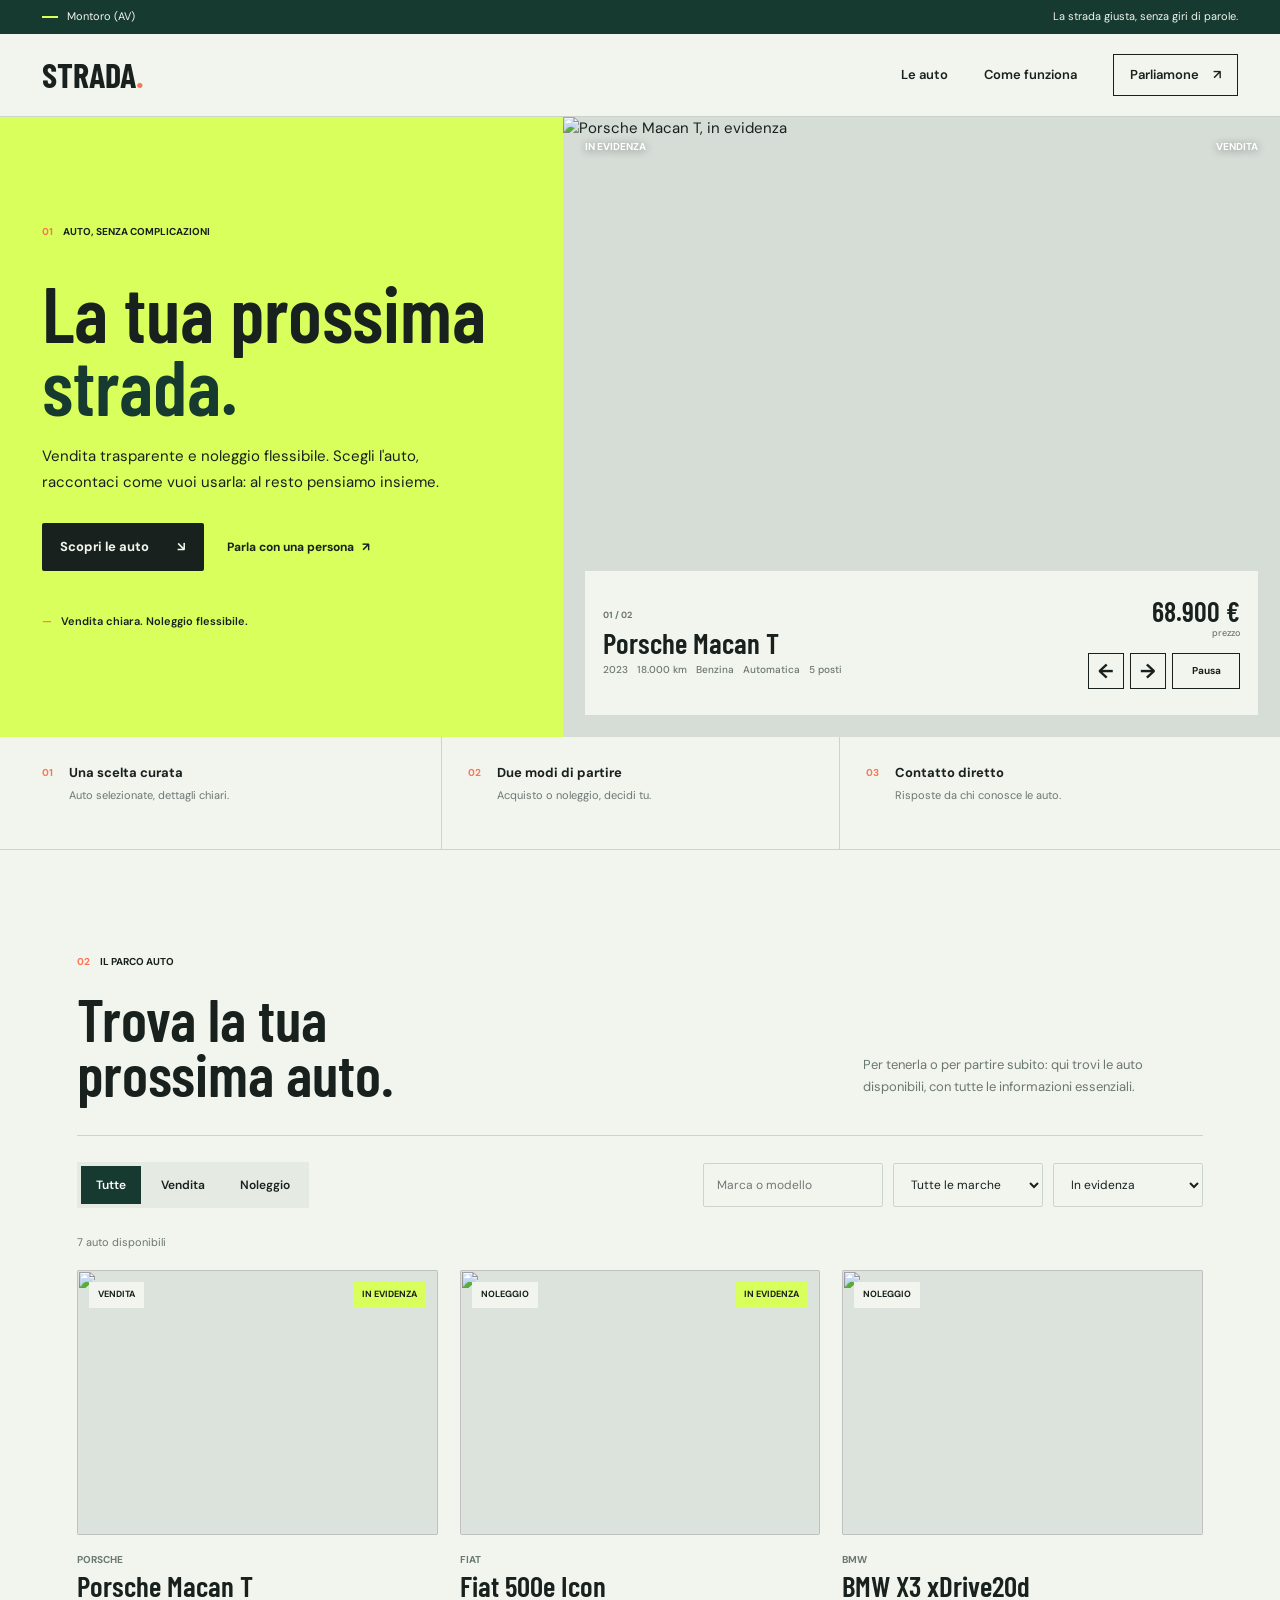
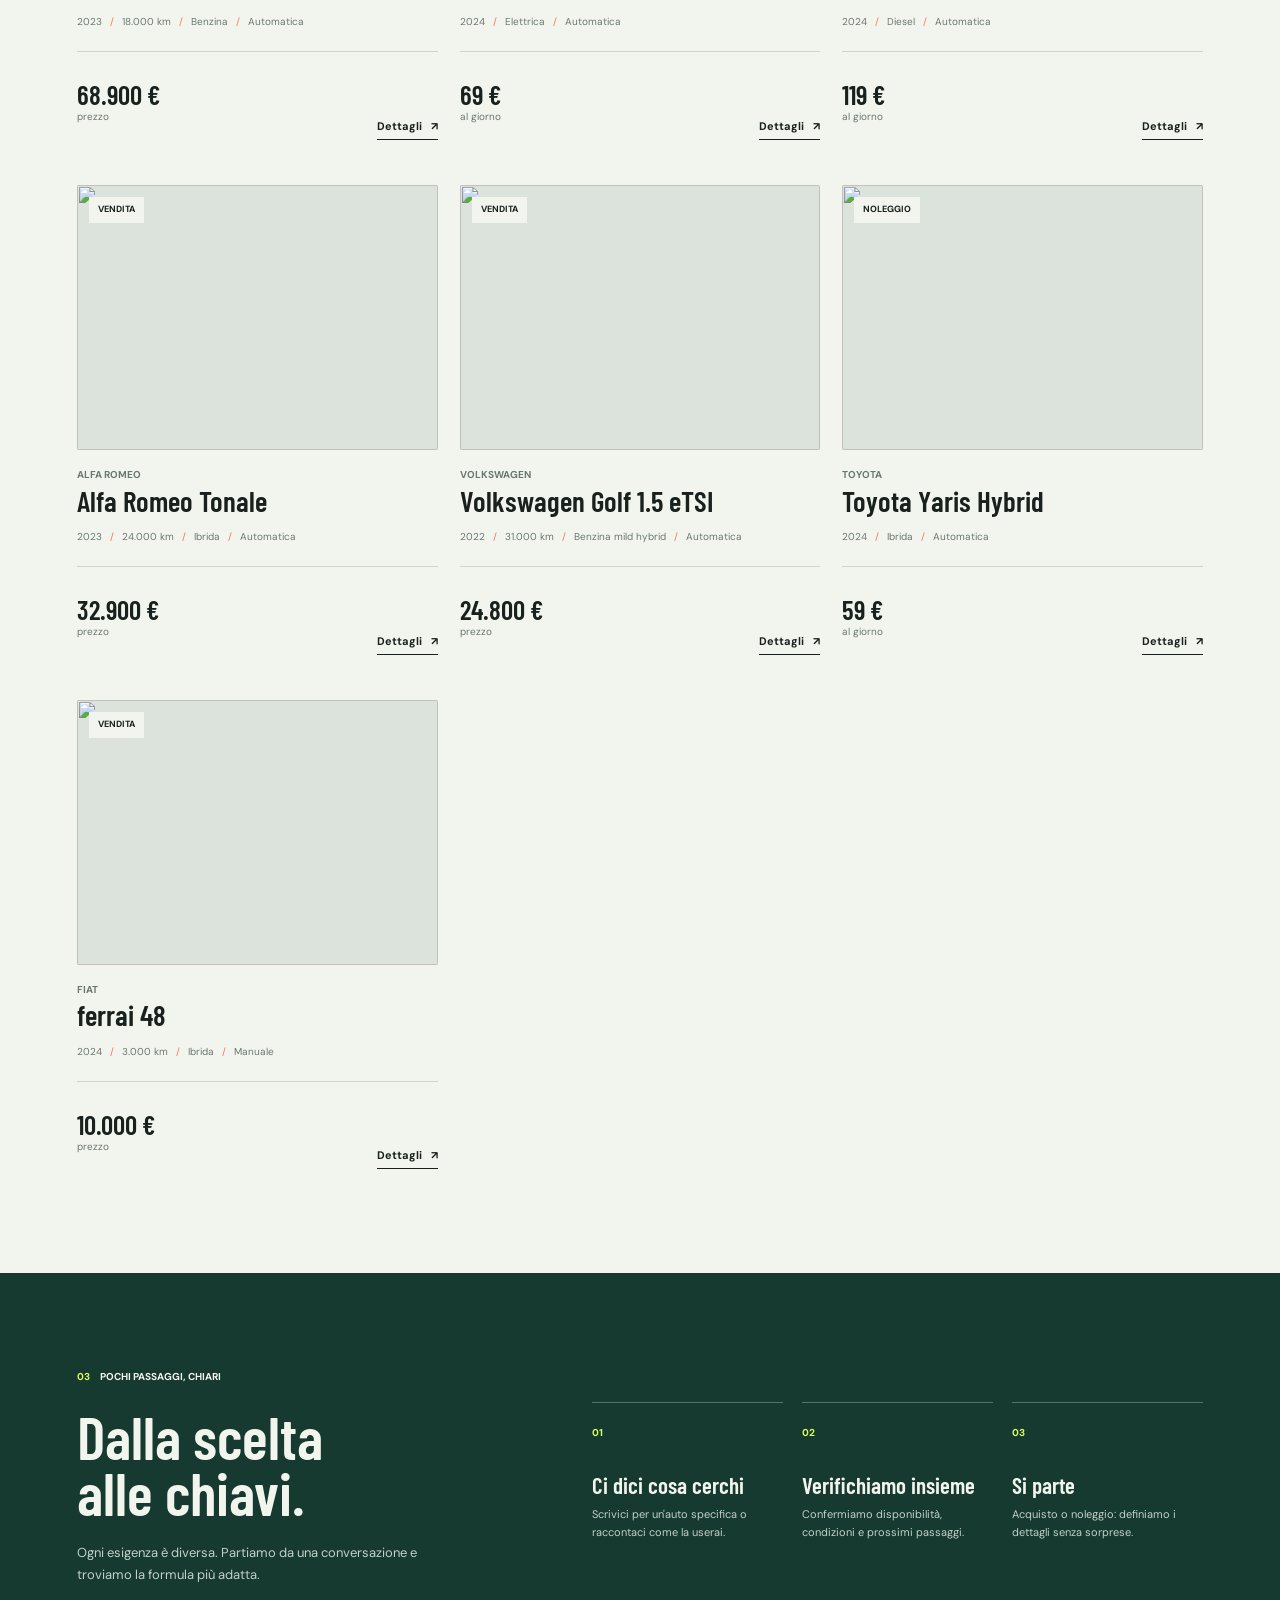
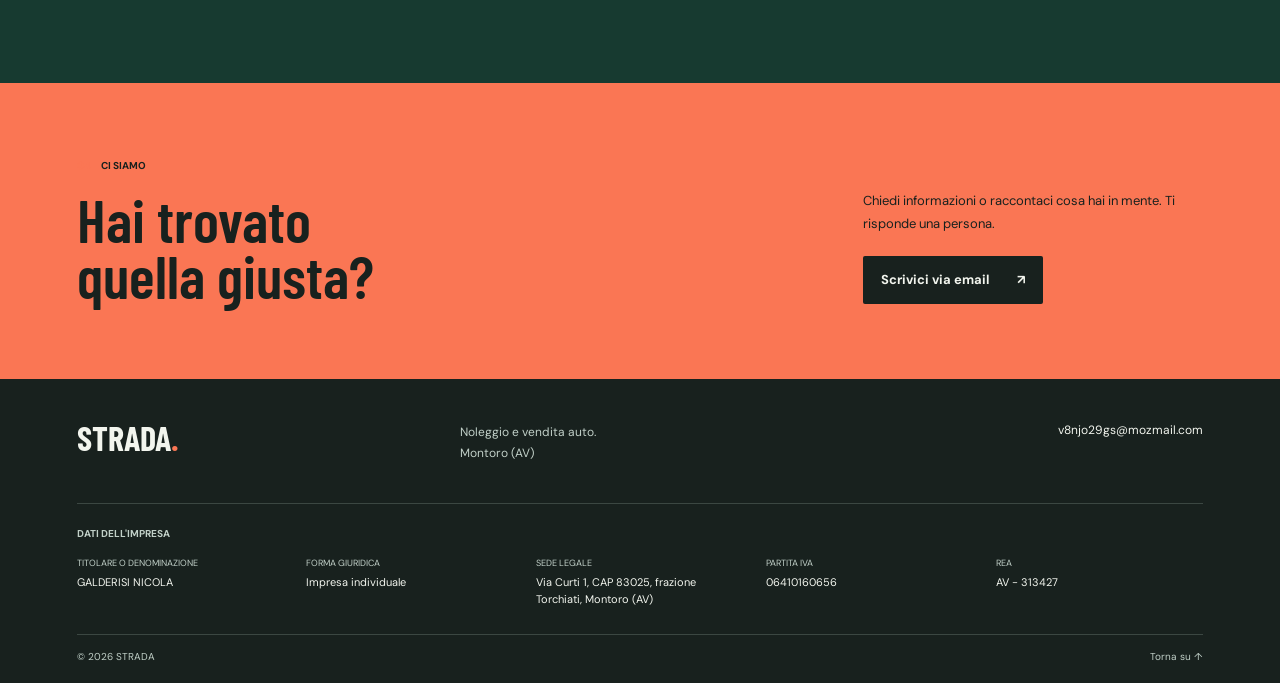
==== index.html @ 3fbdbe9d "Aggiorna la configurazione e il layout del sito con nuove informazioni legali e miglioramenti all'in" ====
<!doctype html>
<html lang="it">
  <head>
    <meta charset="utf-8" />
    <meta name="viewport" content="width=device-width, initial-scale=1" />
    <meta name="theme-color" content="#f2f5ee" />
    <meta
      name="description"
      content="Auto selezionate in vendita e a noleggio. Trova la formula giusta e parla direttamente con noi."
    />
    <title>STRADA — Noleggio e vendita auto</title>
    <link rel="preconnect" href="https://fonts.googleapis.com" />
    <link rel="preconnect" href="https://fonts.gstatic.com" crossorigin />
    <link
      href="https://fonts.googleapis.com/css2?family=Barlow+Condensed:wght@500;600;700&family=DM+Sans:wght@400;500;600;700&display=swap"
      rel="stylesheet"
    />
    <link rel="stylesheet" href="styles.css" />
    <script src="app.js" defer></script>
  </head>
  <body>
    <a class="skip-link" href="#main">Salta al contenuto</a>

    <div class="topline">
      <div class="topline__inner">
        <p><span class="topline__dash" aria-hidden="true"></span><span data-city>La tua città</span></p>
        <p>La strada giusta, senza giri di parole.</p>
      </div>
    </div>

    <header class="site-header">
      <div class="site-header__inner">
        <a class="brand" href="#inizio" aria-label="Torna all'inizio">
          <span data-brand>STRADA</span><span class="brand__dot" aria-hidden="true">.</span>
        </a>
        <button
          class="menu-toggle"
          type="button"
          aria-label="Apri il menu"
          aria-controls="primary-navigation"
          aria-expanded="false"
        >
          <span></span>
          <span></span>
        </button>
        <nav class="primary-nav" id="primary-navigation" aria-label="Navigazione principale">
          <a href="#stock">Le auto</a>
          <a href="#servizi">Come funziona</a>
          <a class="primary-nav__contact" id="header-contact" href="#contatti">
            Parliamone <span aria-hidden="true">↗</span>
          </a>
        </nav>
      </div>
    </header>

    <main id="main">
      <section class="hero" id="inizio" aria-labelledby="hero-title">
        <div class="hero__copy">
          <p class="eyebrow"><span class="eyebrow__index">01</span> AUTO, SENZA COMPLICAZIONI</p>
          <h1 id="hero-title">La tua prossima <em>strada.</em></h1>
          <p class="hero__intro">
            Vendita trasparente e noleggio flessibile. Scegli l'auto, raccontaci come vuoi usarla:
            al resto pensiamo insieme.
          </p>
          <div class="hero__actions">
            <a class="button button--dark" href="#stock">Scopri le auto <span aria-hidden="true">↘</span></a>
            <a class="text-link" href="#contatti">Parla con una persona <span aria-hidden="true">↗</span></a>
          </div>
          <p class="hero__sign"><span aria-hidden="true">—</span> <span id="hero-tagline">Vendita chiara. Noleggio flessibile.</span></p>
        </div>
        <div class="hero__media" role="region" aria-roledescription="galleria" aria-label="Auto in evidenza">
          <img
            id="hero-image"
            src="https://images.unsplash.com/photo-1503376780353-7e6692767b70?auto=format&fit=crop&w=1800&q=88"
            alt="Auto in primo piano"
            fetchpriority="high"
          />
          <button class="hero__open-details" id="hero-open-details" type="button" aria-label="Apri i dettagli dell'auto in evidenza"></button>
          <div class="hero__image-meta">
            <span>IN EVIDENZA</span>
            <span id="hero-mode">DAL PARCO AUTO</span>
          </div>
          <div class="hero__caption">
            <div class="hero__vehicle-info">
              <span class="hero__caption-index" id="hero-counter" aria-live="off">01 / 01</span>
              <h2 class="hero__caption-title" id="hero-caption">Le auto del momento</h2>
              <ul class="hero__vehicle-specs" id="hero-details" aria-label="Caratteristiche dell'auto"></ul>
            </div>
            <div class="hero__caption-actions">
              <p class="hero__vehicle-price">
                <strong id="hero-price"></strong>
                <span id="hero-price-label"></span>
              </p>
              <div class="hero__gallery-controls" role="group" aria-label="Controlli galleria">
                <button id="hero-previous" type="button" aria-label="Auto in evidenza precedente" hidden>
                  <span aria-hidden="true">←</span>
                </button>
                <button id="hero-next" type="button" aria-label="Auto in evidenza successiva" hidden>
                  <span aria-hidden="true">→</span>
                </button>
                <button
                  class="hero__autoplay-control"
                  id="hero-autoplay"
                  type="button"
                  aria-label="Metti in pausa la galleria"
                  aria-pressed="false"
                  hidden
                >Pausa</button>
              </div>
            </div>
          </div>
        </div>
      </section>

      <section class="trust-strip" aria-label="Il nostro approccio">
        <div class="trust-strip__item">
          <span class="trust-strip__number">01</span>
          <div><strong>Una scelta curata</strong><span>Auto selezionate, dettagli chiari.</span></div>
        </div>
        <div class="trust-strip__item">
          <span class="trust-strip__number">02</span>
          <div><strong>Due modi di partire</strong><span>Acquisto o noleggio, decidi tu.</span></div>
        </div>
        <div class="trust-strip__item">
          <span class="trust-strip__number">03</span>
          <div><strong>Contatto diretto</strong><span>Risposte da chi conosce le auto.</span></div>
        </div>
      </section>

      <section class="inventory section-wrap" id="stock" aria-labelledby="inventory-title">
        <div class="section-heading">
          <div>
            <p class="eyebrow"><span class="eyebrow__index">02</span> IL PARCO AUTO</p>
            <h2 id="inventory-title">Trova la tua<br />prossima auto.</h2>
          </div>
          <p class="section-heading__note">
            Per tenerla o per partire subito: qui trovi le auto disponibili, con tutte le informazioni
            essenziali.
          </p>
        </div>

        <div class="inventory-toolbar">
          <div class="mode-tabs" role="group" aria-label="Filtra per formula">
            <button type="button" data-mode="tutte" aria-pressed="true">Tutte</button>
            <button type="button" data-mode="vendita" aria-pressed="false">Vendita</button>
            <button type="button" data-mode="noleggio" aria-pressed="false">Noleggio</button>
          </div>
          <div class="inventory-tools">
            <label class="search-field">
              <span class="visually-hidden">Cerca per marca o modello</span>
              <input id="search-filter" type="search" placeholder="Marca o modello" autocomplete="off" />
            </label>
            <label class="select-field">
              <span class="visually-hidden">Filtra per marca</span>
              <select id="brand-filter">
                <option value="tutte">Tutte le marche</option>
              </select>
            </label>
            <label class="select-field">
              <span class="visually-hidden">Ordina le auto</span>
              <select id="sort-filter">
                <option value="evidenza">In evidenza</option>
                <option value="prezzo-crescente">Prezzo crescente</option>
                <option value="prezzo-decrescente">Prezzo decrescente</option>
                <option value="anno-recente">Anno più recente</option>
              </select>
            </label>
          </div>
        </div>

        <p class="inventory-count" id="vehicle-count" role="status" aria-live="polite">Carico il parco auto…</p>
        <div class="vehicle-grid" id="vehicle-grid"></div>
        <div class="empty-state" id="empty-state" hidden>
          <p class="empty-state__mark" aria-hidden="true">—</p>
          <h3>Nessuna auto con questi filtri.</h3>
          <p>Prova a cambiare ricerca o formula.</p>
        </div>
      </section>

      <section class="process" id="servizi" aria-labelledby="process-title">
        <div class="process__inner">
          <div class="process__intro">
            <p class="eyebrow eyebrow--light"><span class="eyebrow__index">03</span> POCHI PASSAGGI, CHIARI</p>
            <h2 id="process-title">Dalla scelta<br />alle chiavi.</h2>
            <p>Ogni esigenza è diversa. Partiamo da una conversazione e troviamo la formula più adatta.</p>
          </div>
          <div class="steps">
            <article class="step">
              <span class="step__number">01</span>
              <h3>Ci dici cosa cerchi</h3>
              <p>Scrivici per un'auto specifica o raccontaci come la userai.</p>
            </article>
            <article class="step">
              <span class="step__number">02</span>
              <h3>Verifichiamo insieme</h3>
              <p>Confermiamo disponibilità, condizioni e prossimi passaggi.</p>
            </article>
            <article class="step">
              <span class="step__number">03</span>
              <h3>Si parte</h3>
              <p>Acquisto o noleggio: definiamo i dettagli senza sorprese.</p>
            </article>
          </div>
        </div>
      </section>

      <section class="contact-band" id="contatti" aria-labelledby="contact-title">
        <div>
          <p class="eyebrow"><span class="eyebrow__index">04</span> CI SIAMO</p>
          <h2 id="contact-title">Hai trovato<br />quella giusta?</h2>
        </div>
        <div class="contact-band__action">
          <p>Chiedi informazioni o raccontaci cosa hai in mente. Ti risponde una persona.</p>
          <div class="contact-band__links">
            <a class="button button--dark" id="contact-primary" href="mailto:info@example.com">
              <span id="contact-primary-label">Scrivici via email</span><span aria-hidden="true">↗</span>
            </a>
            <a class="button button--whatsapp" id="contact-whatsapp" href="#contatti" target="_blank" rel="noopener noreferrer" hidden>
              Chatta su WhatsApp <span aria-hidden="true">↗</span>
            </a>
          </div>
        </div>
      </section>
    </main>

    <footer class="site-footer">
      <div class="site-footer__main">
        <a class="brand brand--footer" href="#inizio" aria-label="Torna all'inizio">
          <span data-brand>STRADA</span><span class="brand__dot" aria-hidden="true">.</span>
        </a>
        <p>Noleggio e vendita auto.<br /><span data-city>La tua città</span></p>
        <div class="site-footer__contacts">
          <a id="contact-email" href="mailto:info@example.com">info@example.com</a>
          <a id="contact-phone" href="tel:"></a>
        </div>
      </div>
      <section class="site-footer__legal" id="legal-details" aria-labelledby="legal-details-title" hidden>
        <h2 class="site-footer__legal-title" id="legal-details-title">Dati dell'impresa</h2>
        <dl class="site-footer__legal-list" id="legal-details-list"></dl>
      </section>
      <div class="site-footer__bottom">
        <span>© <span id="current-year"></span> <span data-brand>STRADA</span></span>
        <a href="#inizio">Torna su <span aria-hidden="true">↑</span></a>
      </div>
    </footer>

    <dialog class="vehicle-dialog" id="vehicle-dialog" aria-labelledby="dialog-title">
      <div class="vehicle-dialog__layout">
        <div class="vehicle-dialog__photo">
          <img id="dialog-image" src="" alt="" />
          <span class="vehicle-dialog__badge" id="dialog-mode"></span>
        </div>
        <div class="vehicle-dialog__content">
          <form method="dialog">
            <button class="dialog-close" type="submit" aria-label="Chiudi dettagli">×</button>
          </form>
          <p class="eyebrow"><span class="eyebrow__index">DETTAGLI</span> AUTO SELEZIONATA</p>
          <h2 id="dialog-title"></h2>
          <p class="vehicle-dialog__price" id="dialog-price"></p>
          <p class="vehicle-dialog__description" id="dialog-description"></p>
          <dl class="vehicle-dialog__specs" id="dialog-specs"></dl>
          <div class="vehicle-dialog__contacts" id="dialog-contacts" aria-label="Contatta per questa auto">
            <a class="button button--dark" id="dialog-email-contact" href="#contatti" hidden>
              Contattaci via email <span aria-hidden="true">↗</span>
            </a>
            <a class="button button--whatsapp" id="dialog-whatsapp-contact" href="#contatti" target="_blank" rel="noopener noreferrer" hidden>
              Contattaci su WhatsApp <span aria-hidden="true">↗</span>
            </a>
          </div>
        </div>
      </div>
    </dialog>
  </body>
</html>
---- styles.css ----
:root {
  color-scheme: light;
  --paper: #f2f5ee;
  --ink: #18211e;
  --forest: #173a30;
  --muted: #6b7771;
  --line: #cbd4cc;
  --lime: #d9ff5c;
  --coral: #fa7654;
  --white: #fff;
  --display: "Barlow Condensed", Impact, sans-serif;
  --body: "DM Sans", sans-serif;
}

* {
  box-sizing: border-box;
}

html {
  scroll-behavior: smooth;
}

body {
  margin: 0;
  background: var(--paper);
  color: var(--ink);
  font-family: var(--body);
  font-size: 15px;
  line-height: 1.55;
}

button,
input,
select {
  color: inherit;
  font: inherit;
}

button,
a,
select {
  -webkit-tap-highlight-color: transparent;
}

a {
  color: inherit;
}

img {
  display: block;
  width: 100%;
}

button:focus-visible,
a:focus-visible,
input:focus-visible,
select:focus-visible {
  outline: 3px solid var(--coral);
  outline-offset: 3px;
}

::selection {
  background: var(--lime);
  color: var(--ink);
}

.skip-link,
.visually-hidden {
  position: absolute;
  width: 1px;
  height: 1px;
  padding: 0;
  margin: -1px;
  overflow: hidden;
  clip: rect(0, 0, 0, 0);
  white-space: nowrap;
  border: 0;
}

.skip-link:focus {
  z-index: 20;
  top: 10px;
  left: 10px;
  width: auto;
  height: auto;
  padding: 10px 14px;
  margin: 0;
  clip: auto;
  background: var(--white);
}

.topline {
  background: var(--forest);
  color: var(--paper);
  font-size: 11px;
}

.topline__inner {
  display: flex;
  justify-content: space-between;
  align-items: center;
  max-width: 1440px;
  min-height: 34px;
  padding: 0 42px;
  margin: 0 auto;
}

.topline p {
  margin: 0;
}

.topline__inner p:first-child {
  display: flex;
  align-items: center;
  gap: 9px;
}

.topline__dash {
  width: 16px;
  height: 2px;
  background: var(--lime);
}

.site-header {
  position: relative;
  z-index: 5;
  background: var(--paper);
  border-bottom: 1px solid var(--line);
}

.site-header__inner {
  position: relative;
  display: flex;
  align-items: center;
  justify-content: space-between;
  max-width: 1440px;
  min-height: 82px;
  padding: 0 42px;
  margin: 0 auto;
}

.brand {
  display: inline-flex;
  align-items: baseline;
  color: var(--ink);
  font-family: var(--display);
  font-size: 34px;
  font-weight: 700;
  line-height: 1;
  text-decoration: none;
}

.brand__dot {
  color: var(--coral);
}

.primary-nav {
  display: flex;
  align-items: center;
  gap: 36px;
  font-size: 13px;
  font-weight: 600;
}

.primary-nav a {
  text-decoration: none;
}

.primary-nav a:not(.primary-nav__contact):hover,
.site-footer a:hover {
  text-decoration: underline;
  text-underline-offset: 4px;
}

.primary-nav__contact {
  display: inline-flex;
  align-items: center;
  gap: 14px;
  min-height: 42px;
  padding: 0 16px;
  border: 1px solid var(--ink);
}

.primary-nav__contact:hover {
  background: var(--lime);
}

.menu-toggle {
  display: none;
  width: 44px;
  height: 44px;
  padding: 12px 9px;
  border: 1px solid var(--line);
  background: transparent;
  cursor: pointer;
}

.menu-toggle span {
  display: block;
  height: 2px;
  margin: 4px 0;
  background: var(--ink);
  transition: transform 180ms ease;
}

.menu-toggle[aria-expanded="true"] span:first-child {
  transform: translateY(3px) rotate(45deg);
}

.menu-toggle[aria-expanded="true"] span:last-child {
  transform: translateY(-3px) rotate(-45deg);
}

.hero {
  display: grid;
  grid-template-columns: 0.88fr 1.12fr;
  max-width: 1440px;
  min-height: 585px;
  margin: 0 auto;
}

.hero__copy {
  display: flex;
  flex-direction: column;
  align-items: flex-start;
  justify-content: center;
  padding: 64px 7.5%;
  background: var(--lime);
}

.eyebrow {
  display: flex;
  align-items: center;
  gap: 10px;
  margin: 0;
  font-size: 10px;
  font-weight: 700;
}

.eyebrow__index {
  color: var(--coral);
  font-variant-numeric: tabular-nums;
}

.hero h1,
.section-heading h2,
.process h2,
.contact-band h2,
.vehicle-dialog h2 {
  margin: 0;
  font-family: var(--display);
  font-weight: 600;
  line-height: 0.93;
}

.hero h1 {
  max-width: 510px;
  margin-top: 37px;
  font-size: 78px;
}

.hero h1 em {
  color: var(--forest);
  font-style: normal;
}

.hero__intro {
  max-width: 410px;
  margin: 23px 0 0;
  font-size: 15px;
  line-height: 1.7;
}

.hero__actions {
  display: flex;
  align-items: center;
  flex-wrap: wrap;
  gap: 23px;
  margin-top: 28px;
}

.button {
  display: inline-flex;
  align-items: center;
  justify-content: space-between;
  gap: 28px;
  min-height: 48px;
  padding: 0 17px;
  border: 1px solid transparent;
  border-radius: 2px;
  font-size: 13px;
  font-weight: 700;
  text-decoration: none;
  transition: background-color 160ms ease, color 160ms ease, transform 160ms ease;
}

.button:hover {
  transform: translateY(-2px);
}

.button--dark {
  background: var(--ink);
  color: var(--paper);
}

.button--dark:hover {
  background: var(--forest);
}

.button--whatsapp {
  background: #25d366;
  color: #10291d;
}

.button--whatsapp:hover {
  background: #20b958;
}

.contact-band__links {
  display: flex;
  flex-wrap: wrap;
  gap: 12px;
}

.contact-band__links .button[hidden] {
  display: none;
}

.text-link {
  font-size: 12px;
  font-weight: 700;
  text-decoration: none;
}

.text-link span {
  margin-left: 5px;
}

.text-link:hover {
  text-decoration: underline;
  text-underline-offset: 4px;
}

.hero__sign {
  display: flex;
  gap: 9px;
  margin: 42px 0 0;
  font-size: 11px;
  font-weight: 600;
}

.hero__sign > span:first-child {
  color: var(--coral);
}

.hero__media {
  position: relative;
  min-height: 620px;
  overflow: hidden;
  background: #d5ddd6;
}

.hero__media > img {
  width: 100%;
  height: 100%;
  min-height: 620px;
  object-fit: cover;
  object-position: center;
}

.hero__open-details {
  position: absolute;
  z-index: 1;
  inset: 0;
  width: 100%;
  height: 100%;
  padding: 0;
  border: 0;
  background: transparent;
  cursor: zoom-in;
}

.hero__image-meta {
  position: absolute;
  z-index: 2;
  top: 22px;
  right: 22px;
  left: 22px;
  display: flex;
  justify-content: space-between;
  color: var(--white);
  font-size: 10px;
  font-weight: 700;
  text-shadow: 0 1px 8px rgb(0 0 0 / 45%);
}

.hero__caption {
  position: absolute;
  z-index: 2;
  right: 22px;
  bottom: 22px;
  left: 22px;
  display: grid;
  grid-template-columns: minmax(0, 1fr) auto;
  align-items: center;
  gap: 14px;
  min-height: 144px;
  padding: 18px;
  background: var(--paper);
  font-size: 13px;
  font-weight: 700;
}

.hero__vehicle-info {
  display: grid;
  min-width: 0;
  gap: 6px;
}

.hero__caption-title {
  margin: 0;
  font-family: var(--display);
  font-size: 29px;
  font-weight: 600;
  line-height: 1;
  overflow-wrap: anywhere;
}

.hero__caption-index {
  color: var(--muted);
  font-size: 9px;
  font-weight: 700;
}

.hero__gallery-controls {
  display: flex;
  flex: none;
  gap: 6px;
}

.hero__gallery-controls button {
  display: grid;
  width: 36px;
  height: 36px;
  place-items: center;
  padding: 0;
  border: 1px solid var(--ink);
  background: transparent;
  font-size: 20px;
  line-height: 1;
  cursor: pointer;
}

.hero__gallery-controls button:hover {
  background: var(--lime);
}

.hero__gallery-controls .hero__autoplay-control {
  width: auto;
  min-width: 68px;
  padding: 0 8px;
  font-family: var(--body);
  font-size: 10px;
  font-weight: 700;
}

.hero__gallery-controls button[hidden] {
  display: none;
}

.hero__vehicle-specs {
  display: flex;
  flex-wrap: wrap;
  gap: 4px 9px;
  padding: 0;
  margin: 0;
  color: var(--muted);
  font-size: 10px;
  font-weight: 500;
  line-height: 1.4;
  list-style: none;
}

.hero__vehicle-specs li {
  white-space: nowrap;
}

.hero__caption-actions {
  display: grid;
  justify-items: end;
  gap: 12px;
}

.hero__vehicle-price {
  display: grid;
  justify-items: end;
  gap: 2px;
  margin: 0;
}

.hero__vehicle-price strong {
  font-family: var(--display);
  font-size: 28px;
  font-weight: 600;
  line-height: 1;
  white-space: nowrap;
}

.hero__vehicle-price span {
  color: var(--muted);
  font-size: 9px;
  font-weight: 500;
}

.trust-strip {
  display: grid;
  grid-template-columns: repeat(3, 1fr);
  max-width: 1440px;
  padding: 0 42px;
  margin: 0 auto;
  border-bottom: 1px solid var(--line);
}

.trust-strip__item {
  display: flex;
  align-items: flex-start;
  gap: 16px;
  min-height: 112px;
  padding: 26px 22px 24px 0;
}

.trust-strip__item + .trust-strip__item {
  padding-left: 26px;
  border-left: 1px solid var(--line);
}

.trust-strip__number {
  padding-top: 2px;
  color: var(--coral);
  font-size: 10px;
  font-weight: 700;
}

.trust-strip__item div {
  display: grid;
  gap: 4px;
}

.trust-strip__item strong {
  font-size: 13px;
}

.trust-strip__item div span {
  color: var(--muted);
  font-size: 11px;
}

.section-wrap {
  max-width: 1440px;
  padding: 104px 6%;
  margin: 0 auto;
}

.section-heading {
  display: flex;
  align-items: flex-end;
  justify-content: space-between;
  gap: 36px;
}

.section-heading h2,
.process h2,
.contact-band h2 {
  margin-top: 21px;
  font-size: 60px;
}

.section-heading__note {
  max-width: 340px;
  margin: 0 0 4px;
  color: var(--muted);
  font-size: 13px;
  line-height: 1.7;
}

.inventory-toolbar {
  display: flex;
  align-items: center;
  justify-content: space-between;
  gap: 22px;
  padding: 26px 0 0;
  margin-top: 33px;
  border-top: 1px solid var(--line);
}

.mode-tabs,
.inventory-tools {
  display: flex;
  align-items: center;
}

.mode-tabs {
  gap: 5px;
  padding: 4px;
  background: #e5ebe3;
}

.mode-tabs button {
  min-height: 38px;
  padding: 0 15px;
  border: 0;
  background: transparent;
  font-size: 12px;
  font-weight: 600;
  cursor: pointer;
}

.mode-tabs button[aria-pressed="true"] {
  background: var(--forest);
  color: var(--white);
}

.inventory-tools {
  gap: 10px;
}

.search-field input,
.select-field select {
  width: 100%;
  min-height: 44px;
  padding: 0 13px;
  border: 1px solid var(--line);
  border-radius: 2px;
  background: transparent;
  font-size: 12px;
}

.search-field {
  width: 180px;
}

.select-field {
  width: 150px;
}

.select-field select {
  cursor: pointer;
}

.inventory-count {
  min-height: 22px;
  margin: 26px 0 14px;
  color: var(--muted);
  font-size: 11px;
}

.vehicle-grid {
  display: grid;
  grid-template-columns: repeat(3, minmax(0, 1fr));
  gap: 45px 22px;
}

.vehicle-grid[hidden] {
  display: none;
}

.vehicle-card {
  min-width: 0;
}

.vehicle-card__image {
  position: relative;
  display: block;
  width: 100%;
  aspect-ratio: 1.36 / 1;
  padding: 0;
  border: 0;
  border-radius: 2px;
  overflow: hidden;
  background: #dce3dc;
  text-align: left;
  cursor: pointer;
}

.vehicle-card__image img {
  width: 100%;
  height: 100%;
  object-fit: cover;
  transition: transform 280ms ease;
}

.vehicle-card__image:hover img {
  transform: scale(1.035);
}

.vehicle-card__badge,
.vehicle-card__featured {
  position: absolute;
  top: 12px;
  padding: 6px 9px;
  background: var(--paper);
  font-size: 9px;
  font-weight: 700;
  text-transform: uppercase;
}

.vehicle-card__badge {
  left: 12px;
}

.vehicle-card__featured {
  right: 12px;
  background: var(--lime);
}

.vehicle-card__body {
  padding-top: 17px;
}

.vehicle-card__eyebrow {
  margin: 0 0 3px;
  color: var(--muted);
  font-size: 10px;
  font-weight: 700;
  text-transform: uppercase;
}

.vehicle-card h3 {
  margin: 0;
  font-family: var(--display);
  font-size: 29px;
  font-weight: 600;
  line-height: 1.05;
}

.vehicle-card__specs {
  display: flex;
  flex-wrap: wrap;
  gap: 0;
  min-height: 19px;
  padding: 0;
  margin: 13px 0 18px;
  color: var(--muted);
  font-size: 10px;
  list-style: none;
}

.vehicle-card__specs li + li::before {
  padding: 0 8px;
  color: var(--coral);
  content: "/";
}

.vehicle-card__footer {
  display: flex;
  align-items: flex-end;
  justify-content: space-between;
  gap: 12px;
  padding-top: 14px;
  border-top: 1px solid var(--line);
}

.vehicle-card__price {
  display: grid;
  gap: 1px;
}

.vehicle-card__price strong {
  font-family: var(--display);
  font-size: 27px;
  font-weight: 600;
  line-height: 1;
}

.vehicle-card__price span {
  color: var(--muted);
  font-size: 10px;
}

.vehicle-card__details {
  display: inline-flex;
  align-items: center;
  gap: 9px;
  padding: 4px 0;
  border: 0;
  border-bottom: 1px solid var(--ink);
  background: transparent;
  font-size: 11px;
  font-weight: 700;
  cursor: pointer;
}

.vehicle-card__details:hover {
  border-color: var(--coral);
  color: var(--forest);
}

.empty-state {
  padding: 52px 20px;
  border-top: 1px solid var(--line);
  text-align: center;
}

.empty-state[hidden] {
  display: none;
}

.empty-state__mark {
  margin: 0;
  color: var(--coral);
  font-size: 26px;
}

.empty-state h3 {
  margin: 6px 0;
  font-family: var(--display);
  font-size: 30px;
  font-weight: 600;
}

.empty-state p:last-child {
  margin: 0;
  color: var(--muted);
  font-size: 12px;
}

.process {
  background: var(--forest);
  color: var(--paper);
}

.process__inner {
  display: grid;
  grid-template-columns: 0.82fr 1.18fr;
  gap: 8%;
  max-width: 1440px;
  padding: 96px 6%;
  margin: 0 auto;
}

.eyebrow--light .eyebrow__index {
  color: var(--lime);
}

.process h2 {
  margin-top: 24px;
}

.process__intro > p:last-child {
  max-width: 340px;
  margin: 22px 0 0;
  color: #c1d0c8;
  font-size: 13px;
  line-height: 1.7;
}

.steps {
  display: grid;
  grid-template-columns: repeat(3, minmax(0, 1fr));
  gap: 19px;
  align-self: end;
  padding-bottom: 5px;
}

.step {
  min-height: 180px;
  padding-top: 17px;
  border-top: 1px solid #597168;
}

.step__number {
  color: var(--lime);
  font-size: 10px;
  font-weight: 700;
}

.step h3 {
  margin: 31px 0 8px;
  font-family: var(--display);
  font-size: 23px;
  font-weight: 600;
  line-height: 1;
}

.step p {
  margin: 0;
  color: #c1d0c8;
  font-size: 11px;
  line-height: 1.65;
}

.contact-band {
  display: flex;
  align-items: flex-end;
  justify-content: space-between;
  gap: 35px;
  padding: 75px max(6%, calc((100% - 1268px) / 2));
  background: var(--coral);
}

.contact-band h2 {
  margin-top: 19px;
}

.contact-band__action {
  display: flex;
  flex-direction: column;
  align-items: flex-start;
  max-width: 340px;
}

.contact-band__action p {
  margin: 0 0 21px;
  font-size: 13px;
  line-height: 1.7;
}

.site-footer {
  padding: 42px max(6%, calc((100% - 1268px) / 2)) 0;
  background: var(--ink);
  color: var(--paper);
}

.site-footer__main {
  display: grid;
  grid-template-columns: 1fr 1fr 1fr;
  align-items: start;
  gap: 22px;
  padding-bottom: 38px;
}

.brand--footer {
  color: var(--paper);
}

.site-footer__main > p {
  margin: 1px 0 0;
  color: #c1d0c8;
  font-size: 12px;
  line-height: 1.8;
}

.site-footer__contacts {
  display: grid;
  justify-items: end;
  gap: 6px;
  font-size: 12px;
}

.site-footer__contacts a {
  text-decoration: none;
}

.site-footer__legal {
  padding: 22px 0 26px;
  border-top: 1px solid #3b4742;
}

.site-footer__legal[hidden] {
  display: none;
}

.site-footer__legal-title {
  margin: 0;
  color: #c1d0c8;
  font-size: 10px;
  font-weight: 700;
  text-transform: uppercase;
}

.site-footer__legal-list {
  display: grid;
  grid-template-columns: repeat(auto-fit, minmax(min(100%, 170px), 1fr));
  gap: 14px 22px;
  margin: 16px 0 0;
}

.site-footer__legal-list dt {
  color: #c1d0c8;
  font-size: 9px;
  text-transform: uppercase;
}

.site-footer__legal-list dd {
  margin: 3px 0 0;
  font-size: 11px;
  font-variant-numeric: tabular-nums;
  overflow-wrap: anywhere;
}

.site-footer__bottom {
  display: flex;
  justify-content: space-between;
  padding: 14px 0 18px;
  border-top: 1px solid #3b4742;
  color: #c1d0c8;
  font-size: 10px;
}

.site-footer__bottom a {
  text-decoration: none;
}

.vehicle-dialog {
  width: min(920px, calc(100% - 32px));
  max-width: 920px;
  max-height: min(860px, calc(100% - 32px));
  padding: 0;
  border: 0;
  border-radius: 3px;
  overflow: auto;
  background: var(--paper);
  color: var(--ink);
}

.vehicle-dialog::backdrop {
  background: rgb(12 20 17 / 72%);
}

.vehicle-dialog__layout {
  display: grid;
  grid-template-columns: 0.95fr 1.05fr;
  min-height: 520px;
}

.vehicle-dialog__photo {
  position: relative;
  min-height: 520px;
  background: #dce3dc;
}

.vehicle-dialog__photo img {
  width: 100%;
  height: 100%;
  min-height: 520px;
  object-fit: cover;
}

.vehicle-dialog__badge {
  position: absolute;
  top: 18px;
  left: 18px;
  padding: 7px 10px;
  background: var(--lime);
  font-size: 10px;
  font-weight: 700;
  text-transform: uppercase;
}

.vehicle-dialog__content {
  position: relative;
  padding: 55px 38px 35px;
}

.vehicle-dialog__content .eyebrow {
  padding-right: 34px;
}

.dialog-close {
  position: absolute;
  top: 13px;
  right: 14px;
  display: grid;
  width: 40px;
  height: 40px;
  place-items: center;
  border: 1px solid var(--line);
  background: transparent;
  font-size: 26px;
  line-height: 1;
  cursor: pointer;
}

.vehicle-dialog__contacts {
  display: flex;
  flex-wrap: wrap;
  gap: 10px;
  margin-top: 8px;
}

.vehicle-dialog__contacts .button[hidden] {
  display: none;
}

.vehicle-dialog h2 {
  margin-top: 19px;
  font-size: 48px;
}

.vehicle-dialog__price {
  display: flex;
  align-items: baseline;
  gap: 8px;
  margin: 13px 0 0;
  font-family: var(--display);
  font-size: 33px;
  font-weight: 600;
}

.vehicle-dialog__price span {
  color: var(--muted);
  font-family: var(--body);
  font-size: 11px;
  font-weight: 500;
}

.vehicle-dialog__description {
  margin: 15px 0 20px;
  color: var(--muted);
  font-size: 12px;
  line-height: 1.7;
}

.vehicle-dialog__specs {
  display: grid;
  grid-template-columns: repeat(2, minmax(0, 1fr));
  gap: 0 16px;
  margin: 0 0 24px;
}

.vehicle-dialog__specs div {
  padding: 10px 0;
  border-top: 1px solid var(--line);
}

.vehicle-dialog__specs dt {
  color: var(--muted);
  font-size: 9px;
  text-transform: uppercase;
}

.vehicle-dialog__specs dd {
  margin: 3px 0 0;
  font-size: 12px;
  font-weight: 600;
}

@media (max-width: 1050px) {
  .hero {
    grid-template-columns: 0.95fr 1.05fr;
    min-height: 560px;
  }

  .hero__copy {
    padding: 48px 8%;
  }

  .hero h1 {
    font-size: 68px;
  }

  .hero__media,
  .hero__media > img {
    min-height: 560px;
  }

  .inventory-toolbar {
    align-items: flex-start;
    flex-direction: column;
  }

  .inventory-tools {
    width: 100%;
  }

  .search-field {
    flex: 1;
  }

  .process__inner {
    grid-template-columns: 1fr;
    gap: 40px;
  }

  .process__intro > p:last-child {
    max-width: 520px;
  }
}

@media (max-width: 760px) {
  .topline__inner,
  .site-header__inner {
    padding-right: 22px;
    padding-left: 22px;
  }

  .topline__inner p:last-child {
    display: none;
  }

  .site-header__inner {
    min-height: 70px;
  }

  .menu-toggle {
    display: block;
  }

  .primary-nav {
    position: absolute;
    top: 100%;
    right: 0;
    left: 0;
    display: none;
    align-items: stretch;
    gap: 0;
    padding: 8px 22px 18px;
    border-bottom: 1px solid var(--line);
    background: var(--paper);
  }

  .primary-nav.is-open {
    display: flex;
    flex-direction: column;
  }

  .primary-nav > a:not(.primary-nav__contact) {
    padding: 13px 0;
    border-bottom: 1px solid var(--line);
  }

  .primary-nav__contact {
    justify-content: space-between;
    margin-top: 12px;
  }

  .hero {
    grid-template-columns: 1fr;
  }

  .hero__copy {
    min-height: 445px;
    padding: 48px 7%;
  }

  .hero h1 {
    max-width: 480px;
    margin-top: 29px;
    font-size: 68px;
  }

  .hero__intro {
    max-width: 470px;
    margin-top: 18px;
  }

  .hero__sign {
    margin-top: 28px;
  }

  .hero__media,
  .hero__media > img {
    min-height: 500px;
    max-height: 590px;
  }

  .hero__caption {
    right: 12px;
    bottom: 12px;
    left: 12px;
    min-height: 158px;
    padding: 14px;
    gap: 10px;
  }

  .hero__caption-title {
    font-size: 25px;
  }

  .hero__vehicle-specs {
    gap: 4px 7px;
    font-size: 9px;
  }

  .hero__caption-actions {
    gap: 9px;
  }

  .hero__vehicle-price strong {
    font-size: 24px;
  }

  .hero__gallery-controls {
    gap: 4px;
  }

  .hero__gallery-controls button {
    width: 32px;
    height: 32px;
  }

  .hero__gallery-controls .hero__autoplay-control {
    min-width: 60px;
    padding: 0 6px;
  }

  .trust-strip {
    grid-template-columns: 1fr;
    padding: 0 7%;
  }

  .trust-strip__item {
    min-height: 80px;
    padding: 20px 0;
  }

  .trust-strip__item + .trust-strip__item {
    padding-left: 0;
    border-top: 1px solid var(--line);
    border-left: 0;
  }

  .section-wrap {
    padding: 76px 7%;
  }

  .section-heading {
    align-items: flex-start;
    flex-direction: column;
    gap: 17px;
  }

  .section-heading h2,
  .process h2,
  .contact-band h2 {
    font-size: 54px;
  }

  .section-heading__note {
    max-width: 470px;
  }

  .inventory-toolbar {
    margin-top: 27px;
  }

  .inventory-tools {
    display: grid;
    grid-template-columns: 1fr 1fr;
  }

  .search-field {
    grid-column: 1 / -1;
    width: 100%;
  }

  .select-field {
    width: 100%;
  }

  .vehicle-grid {
    grid-template-columns: repeat(2, minmax(0, 1fr));
    gap: 34px 15px;
  }

  .vehicle-card h3 {
    font-size: 25px;
  }

  .vehicle-card__footer {
    align-items: flex-start;
    flex-direction: column;
  }

  .process__inner {
    gap: 34px;
    padding: 72px 7%;
  }

  .steps {
    grid-template-columns: 1fr;
    gap: 0;
  }

  .step {
    min-height: 0;
    padding: 16px 0 20px;
  }

  .step h3 {
    margin: 17px 0 5px;
  }

  .step p {
    max-width: 400px;
  }

  .contact-band {
    align-items: flex-start;
    flex-direction: column;
    gap: 27px;
    padding: 60px 7%;
  }

  .contact-band__action {
    max-width: 440px;
  }

  .site-footer {
    padding: 33px 7% 0;
  }

  .site-footer__main {
    grid-template-columns: 1fr 1fr;
    row-gap: 22px;
  }

  .site-footer__contacts {
    grid-column: 1 / -1;
    justify-items: start;
  }

  .vehicle-dialog__layout {
    grid-template-columns: 1fr;
  }

  .vehicle-dialog__photo,
  .vehicle-dialog__photo img {
    min-height: 270px;
    max-height: 330px;
  }

  .vehicle-dialog__content {
    padding: 35px 24px 25px;
  }
}

@media (max-width: 480px) {
  .hero__copy {
    min-height: 420px;
  }

  .hero h1 {
    font-size: 60px;
  }

  .hero__actions {
    align-items: flex-start;
    flex-direction: column;
    gap: 15px;
  }

  .hero__sign {
    margin-top: 24px;
  }

  .hero__caption {
    padding: 12px;
  }

  .hero__image-meta {
    top: 14px;
    right: 14px;
    left: 14px;
  }

  .mode-tabs {
    width: 100%;
  }

  .mode-tabs button {
    flex: 1;
    padding: 0 7px;
  }

  .vehicle-grid {
    grid-template-columns: 1fr;
    gap: 32px;
  }

  .vehicle-card__image {
    aspect-ratio: 1.42 / 1;
  }

  .vehicle-card__footer {
    align-items: flex-end;
    flex-direction: row;
  }

  .site-footer__main {
    grid-template-columns: 1fr;
  }

  .site-footer__contacts {
    grid-column: auto;
  }

  .vehicle-dialog h2 {
    font-size: 42px;
  }
}

@media (prefers-reduced-motion: reduce) {
  *,
  *::before,
  *::after {
    scroll-behavior: auto !important;
    transition-duration: 0.01ms !important;
  }
}
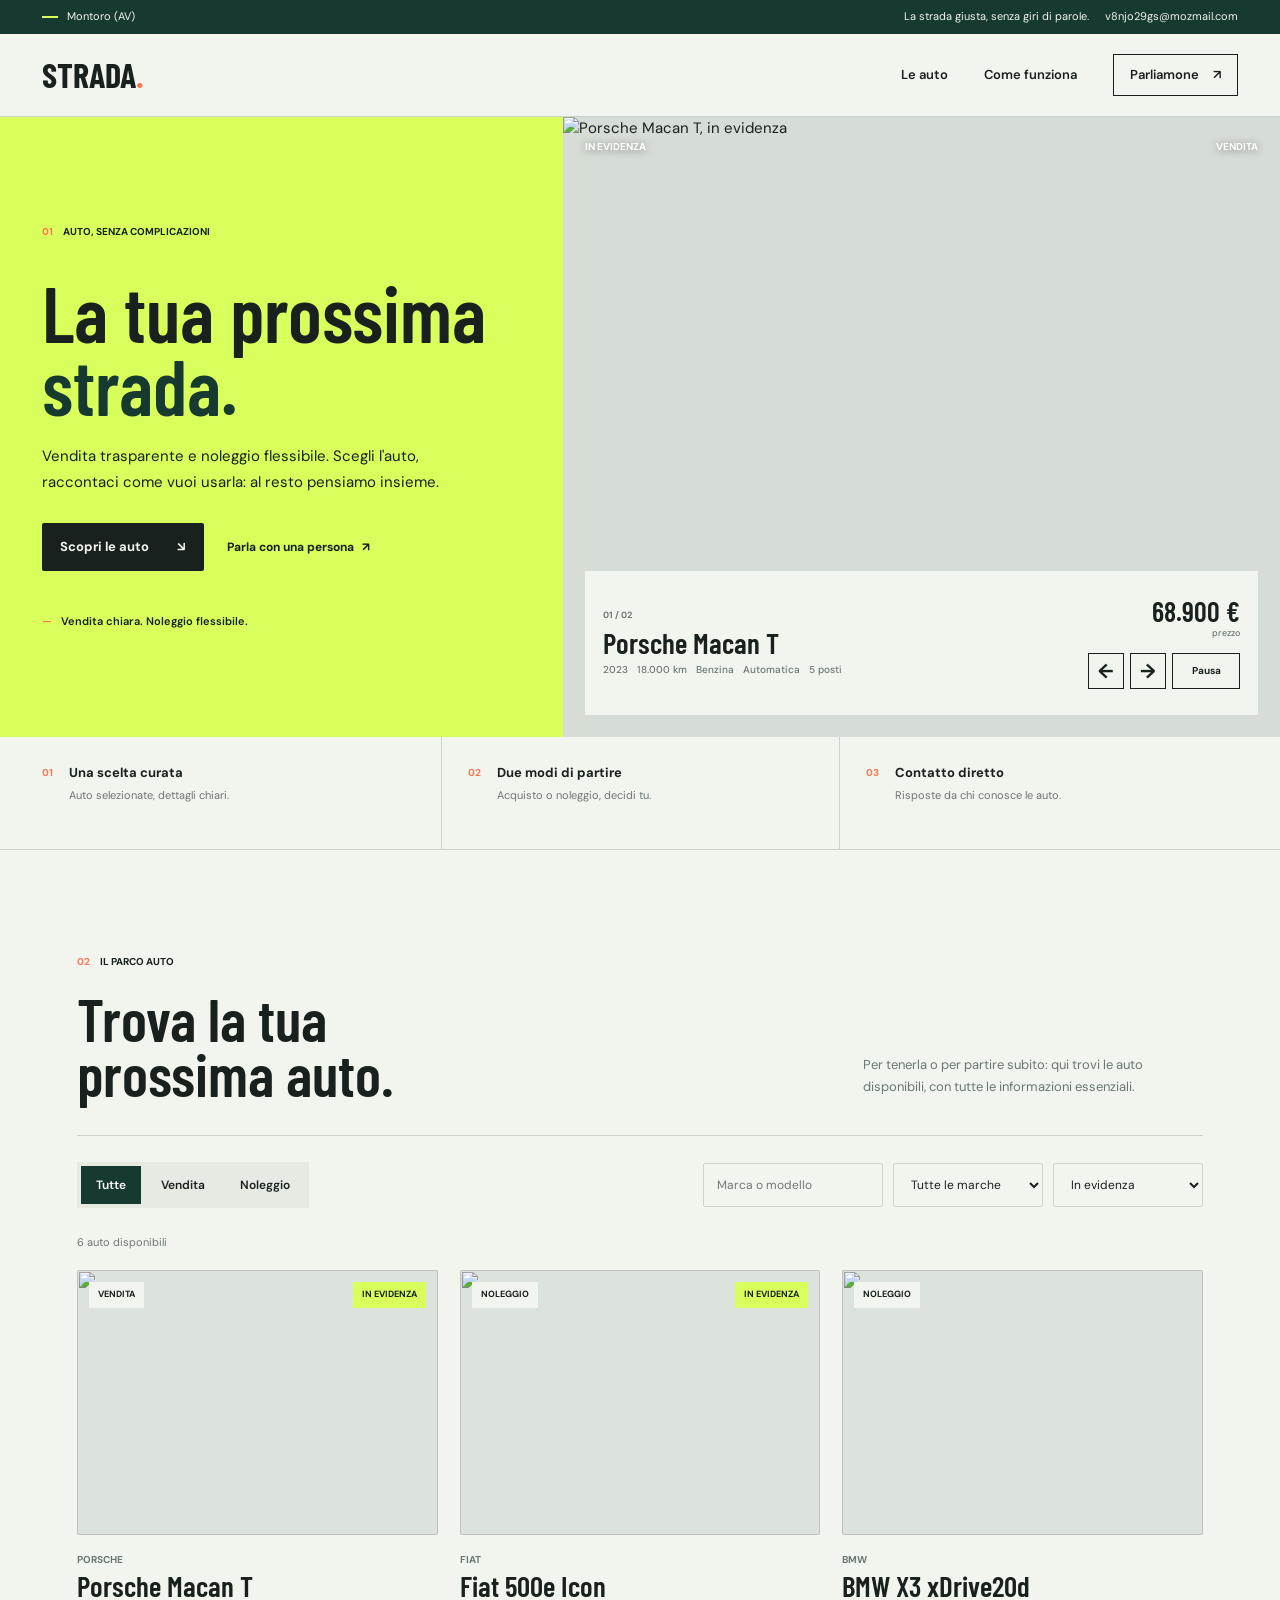
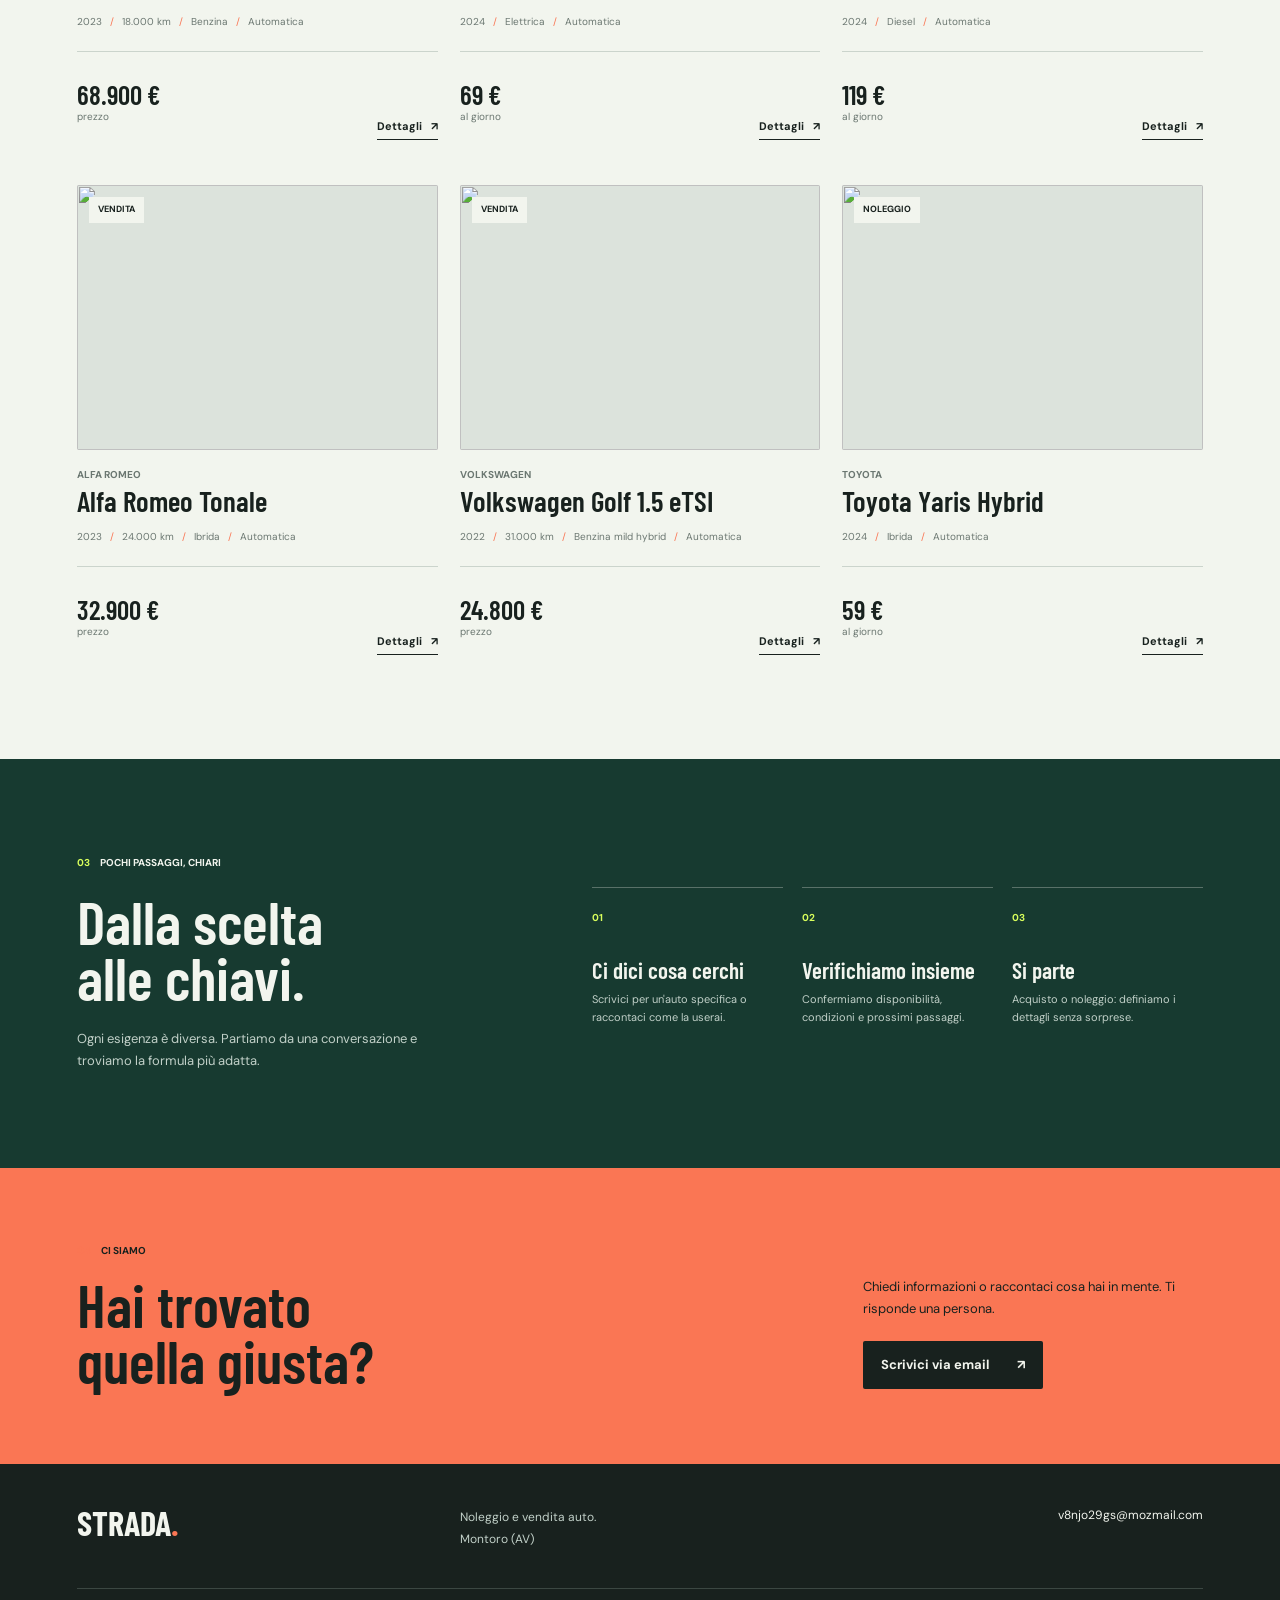
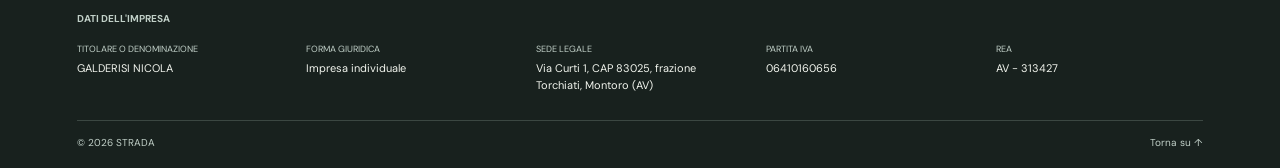
==== commit 3d76ba5b: "Aggiungi contatti nella parte superiore del sito e migliora il layout" ====
--- a/index.html
+++ b/index.html
@@ -23,8 +23,16 @@
 
     <div class="topline">
       <div class="topline__inner">
-        <p><span class="topline__dash" aria-hidden="true"></span><span data-city>La tua città</span></p>
-        <p>La strada giusta, senza giri di parole.</p>
+        <p class="topline__location"><span class="topline__dash" aria-hidden="true"></span><span data-city>La tua città</span></p>
+        <div class="topline__right">
+          <p class="topline__slogan">La strada giusta, senza giri di parole.</p>
+          <div class="topline__contacts" id="topline-contacts" hidden>
+            <a id="topline-email" href="mailto:info@example.com" hidden></a>
+            <a class="topline__whatsapp" id="topline-whatsapp" href="#contatti" target="_blank" rel="noopener noreferrer" hidden>
+              <span>WhatsApp</span><span id="topline-whatsapp-number"></span>
+            </a>
+          </div>
+        </div>
       </div>
     </div>
 
--- a/styles.css
+++ b/styles.css
@@ -99,6 +99,8 @@
   display: flex;
   justify-content: space-between;
   align-items: center;
+  flex-wrap: wrap;
+  gap: 7px 22px;
   max-width: 1440px;
   min-height: 34px;
   padding: 0 42px;
@@ -109,10 +111,45 @@
   margin: 0;
 }
 
-.topline__inner p:first-child {
+.topline__location {
   display: flex;
   align-items: center;
   gap: 9px;
+}
+
+.topline__right,
+.topline__contacts {
+  display: flex;
+  align-items: center;
+  flex-wrap: wrap;
+  gap: 8px 16px;
+}
+
+.topline__right {
+  justify-content: flex-end;
+  margin-left: auto;
+}
+
+.topline__contacts a {
+  color: inherit;
+  overflow-wrap: anywhere;
+  text-decoration: none;
+}
+
+.topline__contacts a:hover {
+  color: var(--lime);
+  text-decoration: underline;
+  text-underline-offset: 3px;
+}
+
+.topline__whatsapp {
+  display: inline-flex;
+  gap: 5px;
+}
+
+.topline__contacts[hidden],
+.topline__contacts a[hidden] {
+  display: none;
 }
 
 .topline__dash {
@@ -1184,8 +1221,21 @@
     padding-left: 22px;
   }
 
-  .topline__inner p:last-child {
-    display: none;
+  .topline__inner {
+    align-items: center;
+    gap: 7px 22px;
+    padding-top: 8px;
+    padding-bottom: 8px;
+  }
+
+  .topline__right {
+    justify-content: flex-end;
+    margin-left: auto;
+  }
+
+  .topline__contacts {
+    column-gap: 12px;
+    font-size: 10px;
   }
 
   .site-header__inner {
@@ -1426,6 +1476,12 @@
 }
 
 @media (max-width: 480px) {
+  .topline__slogan {
+    display: none;
+  }
+}
+
+@media (max-width: 480px) {
   .hero__copy {
     min-height: 420px;
   }
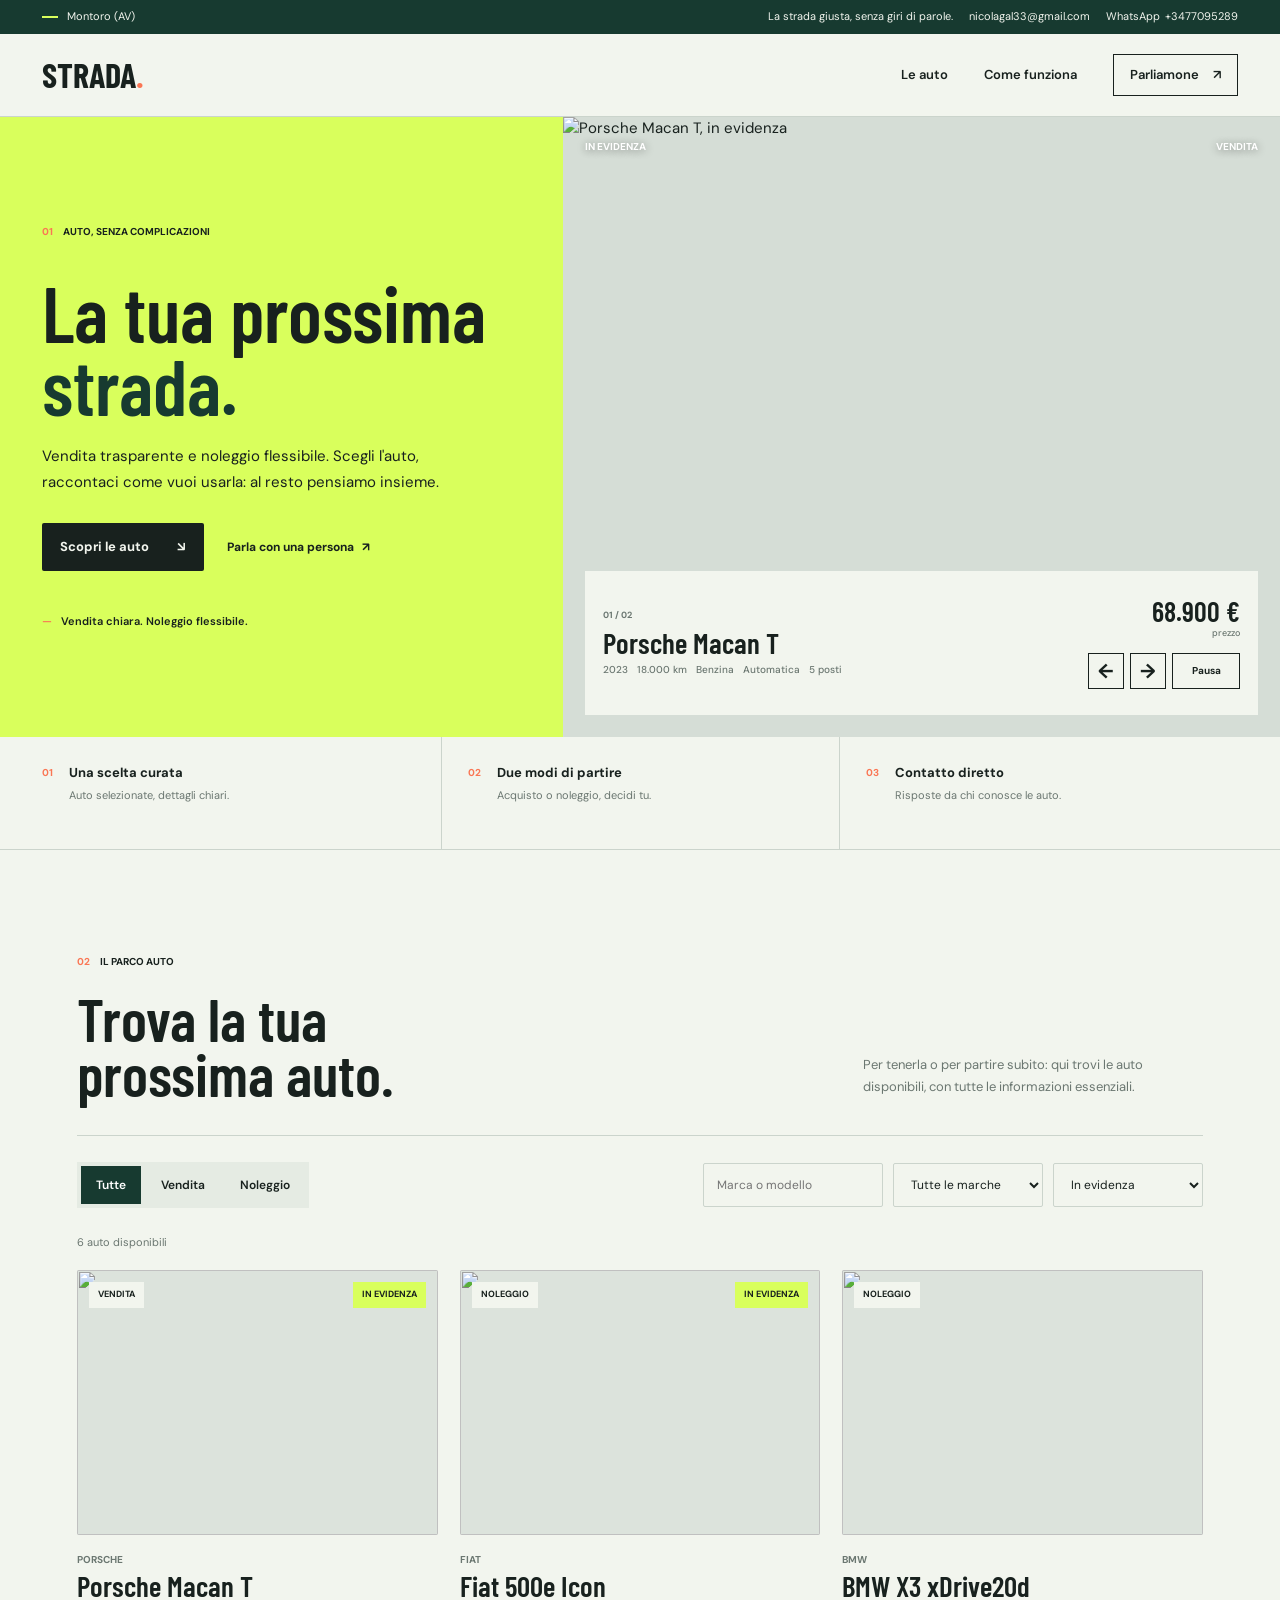
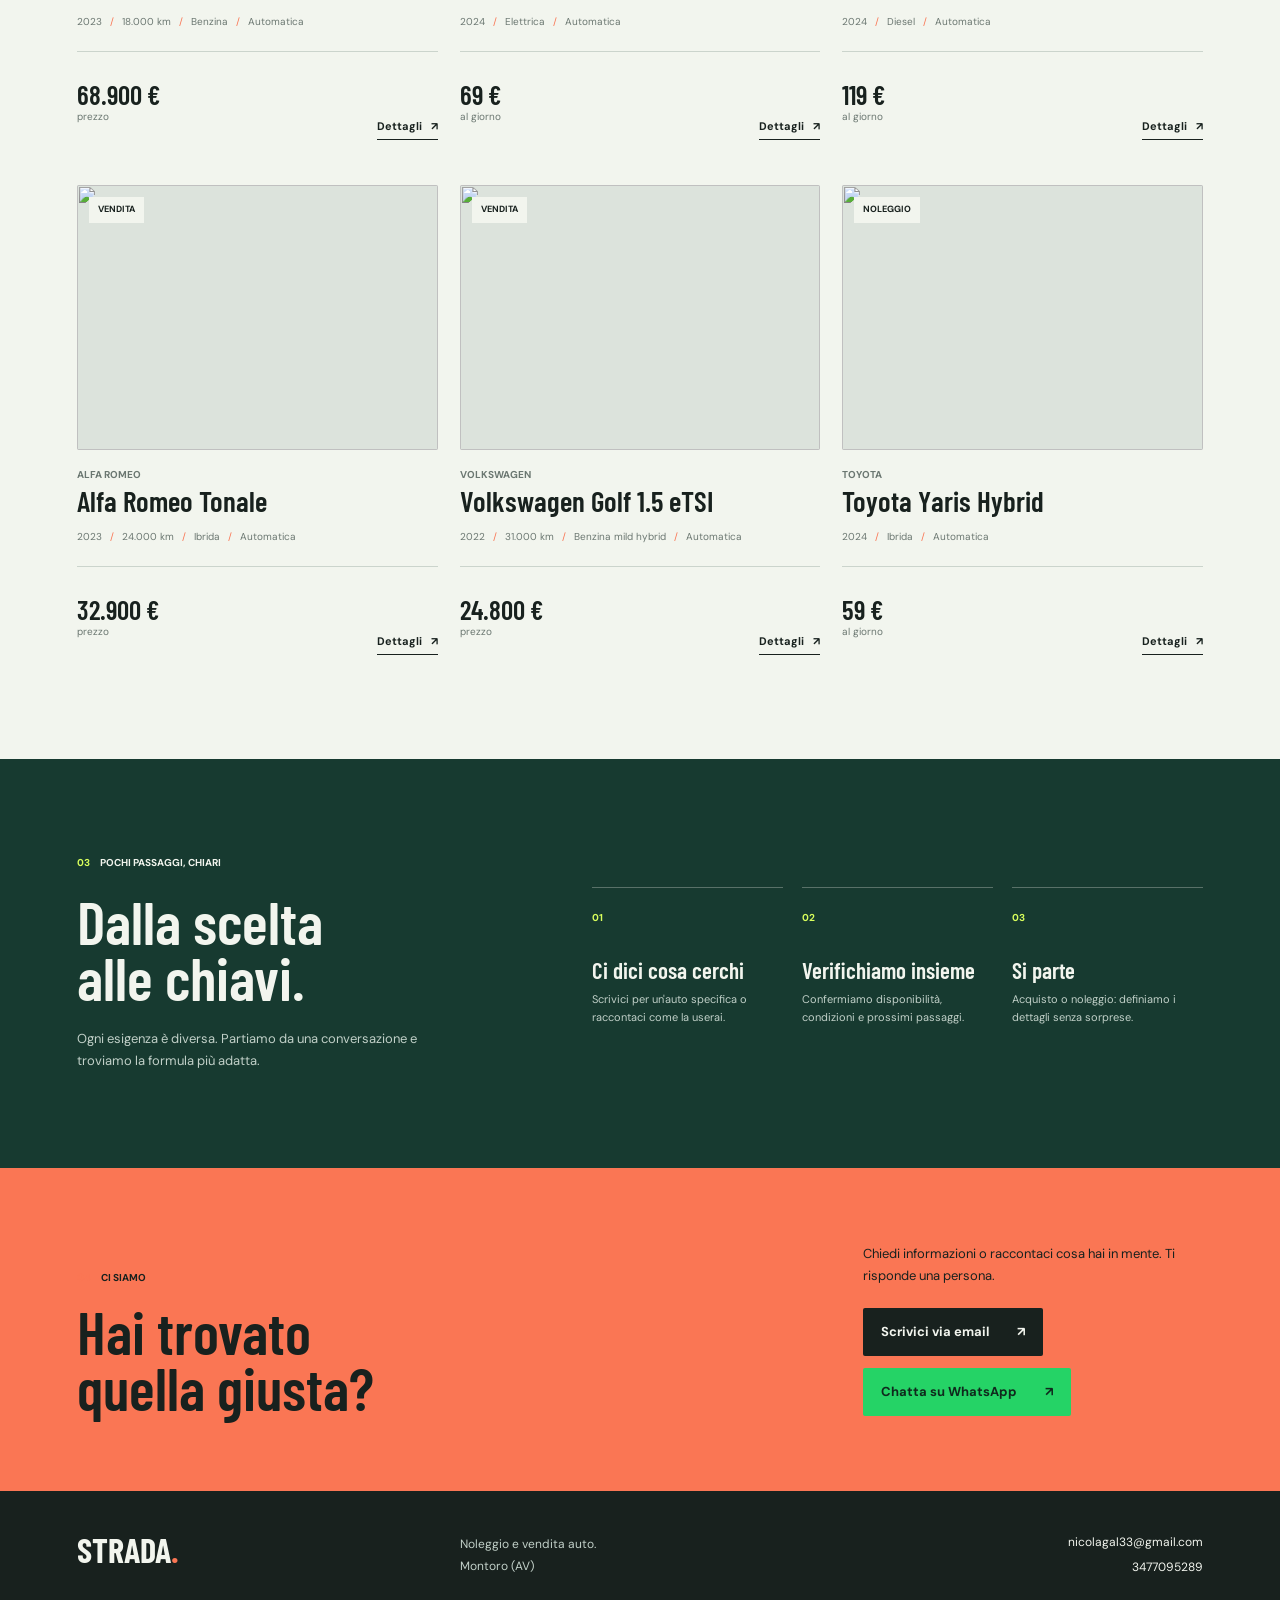
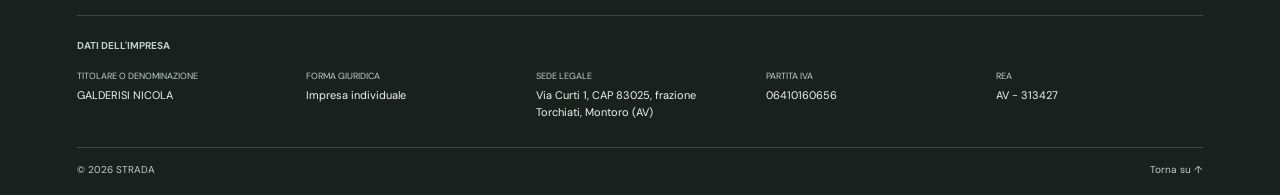
==== commit ec067b5d: "Add vehicle detail and catalog pages with JavaScript functionality - Created auto.html for individua" ====
--- a/index.html
+++ b/index.html
@@ -52,7 +52,7 @@
           <span></span>
         </button>
         <nav class="primary-nav" id="primary-navigation" aria-label="Navigazione principale">
-          <a href="#stock">Le auto</a>
+          <a href="parco-auto.html">Le auto</a>
           <a href="#servizi">Come funziona</a>
           <a class="primary-nav__contact" id="header-contact" href="#contatti">
             Parliamone <span aria-hidden="true">↗</span>
@@ -71,7 +71,7 @@
             al resto pensiamo insieme.
           </p>
           <div class="hero__actions">
-            <a class="button button--dark" href="#stock">Scopri le auto <span aria-hidden="true">↘</span></a>
+            <a class="button button--dark" href="parco-auto.html">Scopri le auto <span aria-hidden="true">↘</span></a>
             <a class="text-link" href="#contatti">Parla con una persona <span aria-hidden="true">↗</span></a>
           </div>
           <p class="hero__sign"><span aria-hidden="true">—</span> <span id="hero-tagline">Vendita chiara. Noleggio flessibile.</span></p>
@@ -254,9 +254,13 @@
 
     <dialog class="vehicle-dialog" id="vehicle-dialog" aria-labelledby="dialog-title">
       <div class="vehicle-dialog__layout">
-        <div class="vehicle-dialog__photo">
-          <img id="dialog-image" src="" alt="" />
-          <span class="vehicle-dialog__badge" id="dialog-mode"></span>
+        <div class="vehicle-dialog__gallery">
+          <div class="vehicle-dialog__photo">
+            <img id="dialog-image" src="" alt="" />
+            <span class="vehicle-dialog__badge" id="dialog-mode"></span>
+            <span class="vehicle-dialog__image-counter" id="dialog-image-counter" aria-live="polite"></span>
+          </div>
+          <div class="vehicle-dialog__thumbs" id="dialog-thumbnails" aria-label="Foto dell'auto" hidden></div>
         </div>
         <div class="vehicle-dialog__content">
           <form method="dialog">
@@ -268,6 +272,9 @@
           <p class="vehicle-dialog__description" id="dialog-description"></p>
           <dl class="vehicle-dialog__specs" id="dialog-specs"></dl>
           <div class="vehicle-dialog__contacts" id="dialog-contacts" aria-label="Contatta per questa auto">
+            <a class="button button--dark" id="dialog-full-details" href="auto.html">
+              Scheda completa <span aria-hidden="true">↗</span>
+            </a>
             <a class="button button--dark" id="dialog-email-contact" href="#contatti" hidden>
               Contattaci via email <span aria-hidden="true">↗</span>
             </a>
--- a/styles.css
+++ b/styles.css
@@ -1060,16 +1060,22 @@
   min-height: 520px;
 }
 
+.vehicle-dialog__gallery {
+  display: grid;
+  grid-template-rows: minmax(0, 1fr) auto;
+  min-height: 520px;
+  background: #dce3dc;
+}
+
 .vehicle-dialog__photo {
   position: relative;
-  min-height: 520px;
-  background: #dce3dc;
+  min-height: 0;
+  overflow: hidden;
 }
 
 .vehicle-dialog__photo img {
   width: 100%;
   height: 100%;
-  min-height: 520px;
   object-fit: cover;
 }
 
@@ -1082,6 +1088,50 @@
   font-size: 10px;
   font-weight: 700;
   text-transform: uppercase;
+}
+
+.vehicle-dialog__image-counter {
+  position: absolute;
+  right: 12px;
+  bottom: 12px;
+  padding: 5px 9px;
+  border-radius: 20px;
+  background: rgb(24 33 30 / 78%);
+  color: var(--white);
+  font-size: 10px;
+  font-variant-numeric: tabular-nums;
+}
+
+.vehicle-dialog__thumbs {
+  display: flex;
+  gap: 8px;
+  max-width: 100%;
+  padding: 9px;
+  overflow-x: auto;
+}
+
+.vehicle-dialog__thumbs[hidden] {
+  display: none;
+}
+
+.vehicle-dialog__thumb {
+  flex: 0 0 68px;
+  width: 68px;
+  height: 54px;
+  padding: 0;
+  border: 1px solid transparent;
+  background: transparent;
+  cursor: pointer;
+}
+
+.vehicle-dialog__thumb[aria-pressed="true"] {
+  border-color: var(--forest);
+}
+
+.vehicle-dialog__thumb img {
+  width: 100%;
+  height: 100%;
+  object-fit: cover;
 }
 
 .vehicle-dialog__content {
@@ -1164,6 +1214,442 @@
   color: var(--muted);
   font-size: 9px;
   text-transform: uppercase;
+}
+
+.catalog-page,
+.vehicle-page {
+  max-width: 1440px;
+  padding: 72px 6% 96px;
+  margin: 0 auto;
+}
+
+.catalog-heading {
+  display: flex;
+  align-items: flex-end;
+  justify-content: space-between;
+  gap: 28px;
+  padding-bottom: 30px;
+  border-bottom: 1px solid var(--line);
+}
+
+.catalog-heading h1,
+.vehicle-not-found h1 {
+  max-width: 760px;
+  margin: 20px 0 8px;
+  font-family: var(--display);
+  font-size: 70px;
+  font-weight: 600;
+  line-height: 0.98;
+  overflow-wrap: anywhere;
+}
+
+.catalog-heading > div > p:last-child {
+  margin: 0;
+  color: var(--muted);
+  font-size: 13px;
+}
+
+.catalog-heading > .text-link {
+  flex: none;
+  margin-bottom: 5px;
+}
+
+.catalog-layout {
+  display: grid;
+  grid-template-columns: 225px minmax(0, 1fr);
+  align-items: start;
+  gap: 42px;
+  margin-top: 34px;
+}
+
+.catalog-filters {
+  padding-top: 15px;
+  border-top: 1px solid var(--ink);
+}
+
+.catalog-filters__heading {
+  display: flex;
+  align-items: baseline;
+  justify-content: space-between;
+  gap: 10px;
+  margin-bottom: 22px;
+}
+
+.catalog-filters__heading h2 {
+  margin: 0;
+  font-size: 14px;
+}
+
+.catalog-reset {
+  padding: 0;
+  border: 0;
+  background: transparent;
+  color: var(--muted);
+  font-size: 10px;
+  text-decoration: underline;
+  text-underline-offset: 3px;
+  cursor: pointer;
+}
+
+.catalog-filter-group {
+  display: grid;
+  gap: 8px;
+  min-width: 0;
+  padding: 0;
+  margin: 0 0 22px;
+  border: 0;
+}
+
+.catalog-filter-group legend,
+.catalog-field > span {
+  padding: 0;
+  font-size: 10px;
+  font-weight: 700;
+}
+
+.catalog-filter-group .mode-tabs {
+  display: grid;
+  grid-template-columns: repeat(3, minmax(0, 1fr));
+  gap: 2px;
+  padding: 3px;
+}
+
+.catalog-filter-group .mode-tabs button {
+  min-height: 34px;
+  padding: 0 6px;
+  font-size: 10px;
+}
+
+.catalog-field input,
+.catalog-field select {
+  width: 100%;
+  min-width: 0;
+  min-height: 43px;
+  padding: 0 11px;
+  border: 1px solid var(--line);
+  border-radius: 2px;
+  background: transparent;
+  font-size: 11px;
+}
+
+.catalog-field select {
+  cursor: pointer;
+}
+
+.catalog-field small {
+  color: var(--muted);
+  font-size: 9px;
+  line-height: 1.5;
+}
+
+.catalog-brands {
+  display: flex;
+  gap: 6px;
+  padding-bottom: 14px;
+  border-bottom: 1px solid var(--line);
+  overflow-x: auto;
+  scrollbar-width: thin;
+}
+
+.catalog-brand-chip {
+  flex: none;
+  min-height: 34px;
+  padding: 0 12px;
+  border: 1px solid var(--line);
+  border-radius: 2px;
+  background: transparent;
+  font-size: 10px;
+  font-weight: 600;
+  cursor: pointer;
+}
+
+.catalog-brand-chip[aria-pressed="true"] {
+  border-color: var(--forest);
+  background: var(--forest);
+  color: var(--white);
+}
+
+.catalog-toolbar {
+  display: flex;
+  align-items: center;
+  justify-content: space-between;
+  gap: 16px;
+  min-height: 52px;
+}
+
+.catalog-toolbar .inventory-count {
+  margin: 0;
+}
+
+.catalog-sort {
+  display: flex;
+  align-items: center;
+  gap: 9px;
+  color: var(--muted);
+  font-size: 10px;
+  white-space: nowrap;
+}
+
+.catalog-sort select {
+  min-height: 36px;
+  max-width: 190px;
+  padding: 0 9px;
+  border: 1px solid var(--line);
+  border-radius: 2px;
+  background: transparent;
+  color: var(--ink);
+  font-size: 10px;
+  cursor: pointer;
+}
+
+.catalog-grid {
+  gap: 34px 20px;
+}
+
+.catalog-card__image {
+  color: inherit;
+}
+
+.catalog-photo-count {
+  position: absolute;
+  right: 12px;
+  bottom: 12px;
+  padding: 5px 8px;
+  background: var(--paper);
+  color: var(--ink);
+  font-size: 9px;
+  font-weight: 700;
+}
+
+.catalog-card h3 {
+  overflow-wrap: anywhere;
+}
+
+.catalog-card__footer {
+  align-items: center;
+}
+
+.catalog-card__footer .vehicle-card__details {
+  display: inline-flex;
+  flex: none;
+  align-items: center;
+  gap: 5px;
+  font-size: 10px;
+}
+
+.vehicle-page {
+  min-height: 540px;
+}
+
+.detail-breadcrumb {
+  display: flex;
+  flex-wrap: wrap;
+  gap: 10px;
+  margin-bottom: 34px;
+  color: var(--muted);
+  font-size: 10px;
+}
+
+.detail-breadcrumb a {
+  color: var(--ink);
+  text-decoration: none;
+}
+
+.detail-breadcrumb a:hover {
+  text-decoration: underline;
+  text-underline-offset: 3px;
+}
+
+.vehicle-detail-layout {
+  display: grid;
+  grid-template-columns: minmax(0, 1.1fr) minmax(330px, 0.9fr);
+  align-items: start;
+  gap: 48px;
+}
+
+.vehicle-detail-layout[hidden] {
+  display: none;
+}
+
+.detail-gallery__stage {
+  position: relative;
+  aspect-ratio: 1.22 / 1;
+  min-height: 390px;
+  overflow: hidden;
+  background: #dce3dc;
+}
+
+.detail-gallery__stage > img {
+  width: 100%;
+  height: 100%;
+  object-fit: cover;
+}
+
+.detail-gallery__counter {
+  position: absolute;
+  right: 12px;
+  bottom: 12px;
+  padding: 5px 9px;
+  border-radius: 20px;
+  background: rgb(24 33 30 / 78%);
+  color: var(--white);
+  font-size: 10px;
+  font-variant-numeric: tabular-nums;
+}
+
+.detail-gallery__thumbs {
+  display: flex;
+  gap: 8px;
+  padding-top: 9px;
+  overflow-x: auto;
+}
+
+.detail-gallery__thumbs[hidden] {
+  display: none;
+}
+
+.detail-gallery__thumb {
+  flex: 0 0 76px;
+  width: 76px;
+  height: 58px;
+  padding: 0;
+  border: 1px solid transparent;
+  background: transparent;
+  cursor: pointer;
+}
+
+.detail-gallery__thumb[aria-pressed="true"] {
+  border-color: var(--forest);
+}
+
+.detail-gallery__thumb img {
+  width: 100%;
+  height: 100%;
+  object-fit: cover;
+}
+
+.detail-summary > .eyebrow {
+  margin: 0;
+}
+
+.detail-summary__heading {
+  display: flex;
+  align-items: flex-end;
+  justify-content: space-between;
+  gap: 16px;
+  margin-top: 18px;
+}
+
+.detail-brand {
+  margin: 0 0 5px;
+  color: var(--muted);
+  font-size: 10px;
+  font-weight: 700;
+  text-transform: uppercase;
+}
+
+.detail-summary h1 {
+  margin: 0;
+  font-family: var(--display);
+  font-size: 60px;
+  font-weight: 600;
+  line-height: 0.98;
+  overflow-wrap: anywhere;
+}
+
+.detail-price {
+  flex: none;
+  justify-items: end;
+  margin: 0 0 4px;
+}
+
+.detail-price strong {
+  font-size: 28px;
+}
+
+.detail-availability {
+  display: flex;
+  align-items: center;
+  gap: 8px;
+  margin: 20px 0 0;
+  color: var(--forest);
+  font-size: 10px;
+  font-weight: 700;
+  text-transform: uppercase;
+}
+
+.detail-availability::before {
+  width: 8px;
+  height: 8px;
+  border-radius: 50%;
+  background: #4f9b66;
+  content: "";
+}
+
+.detail-availability.is-unavailable::before {
+  background: var(--coral);
+}
+
+.detail-description {
+  margin: 17px 0 0;
+  color: var(--muted);
+  font-size: 12px;
+  line-height: 1.75;
+}
+
+.detail-specs {
+  display: grid;
+  grid-template-columns: repeat(2, minmax(0, 1fr));
+  gap: 0 18px;
+  margin: 25px 0;
+  border-top: 1px solid var(--line);
+}
+
+.detail-specs > div {
+  min-width: 0;
+  padding: 11px 0;
+  border-bottom: 1px solid var(--line);
+}
+
+.detail-specs dt {
+  color: var(--muted);
+  font-size: 9px;
+  text-transform: uppercase;
+}
+
+.detail-specs dd {
+  margin: 3px 0 0;
+  font-size: 11px;
+  font-weight: 600;
+  overflow-wrap: anywhere;
+}
+
+.detail-contacts {
+  display: flex;
+  flex-wrap: wrap;
+  gap: 9px;
+}
+
+.detail-contacts .button[hidden] {
+  display: none;
+}
+
+.detail-back-link {
+  display: inline-flex;
+  margin-top: 22px;
+}
+
+.vehicle-not-found:not([hidden]) {
+  display: flex;
+  min-height: 430px;
+  flex-direction: column;
+  align-items: flex-start;
+  justify-content: center;
+  gap: 12px;
+}
+
+.vehicle-not-found h1 {
+  margin: 8px 0 12px;
 }
 
 .vehicle-dialog__specs dd {
@@ -1464,6 +1950,10 @@
     grid-template-columns: 1fr;
   }
 
+  .vehicle-dialog__gallery {
+    min-height: 0;
+  }
+
   .vehicle-dialog__photo,
   .vehicle-dialog__photo img {
     min-height: 270px;
@@ -1553,4 +2043,165 @@
     scroll-behavior: auto !important;
     transition-duration: 0.01ms !important;
   }
+}
+
+@media (max-width: 1050px) {
+  .catalog-layout {
+    grid-template-columns: 195px minmax(0, 1fr);
+    gap: 26px;
+  }
+
+  .catalog-grid {
+    grid-template-columns: repeat(2, minmax(0, 1fr));
+  }
+
+  .vehicle-detail-layout {
+    grid-template-columns: minmax(0, 1.05fr) minmax(280px, 0.95fr);
+    gap: 30px;
+  }
+
+  .detail-summary h1 {
+    font-size: 52px;
+  }
+
+  .detail-gallery__stage {
+    min-height: 340px;
+  }
+}
+
+@media (max-width: 760px) {
+  .catalog-page,
+  .vehicle-page {
+    padding: 56px 7% 76px;
+  }
+
+  .catalog-heading {
+    align-items: flex-start;
+    flex-direction: column;
+    gap: 18px;
+  }
+
+  .catalog-heading h1,
+  .vehicle-not-found h1 {
+    font-size: 56px;
+  }
+
+  .catalog-heading > .text-link {
+    align-self: flex-start;
+  }
+
+  .catalog-layout {
+    grid-template-columns: minmax(0, 1fr);
+    gap: 25px;
+  }
+
+  .catalog-filters {
+    display: grid;
+    grid-template-columns: repeat(2, minmax(0, 1fr));
+    gap: 0 16px;
+  }
+
+  .catalog-filters__heading,
+  .catalog-filter-group:first-of-type {
+    grid-column: 1 / -1;
+  }
+
+  .catalog-filter-group {
+    margin-bottom: 15px;
+  }
+
+  .catalog-brands {
+    margin-top: 3px;
+  }
+
+  .vehicle-detail-layout {
+    grid-template-columns: minmax(0, 1fr);
+    gap: 32px;
+  }
+
+  .detail-gallery__stage {
+    aspect-ratio: 1.35 / 1;
+    min-height: 0;
+    max-height: 560px;
+  }
+
+  .detail-summary h1 {
+    font-size: 56px;
+  }
+}
+
+@media (max-width: 480px) {
+  .catalog-page,
+  .vehicle-page {
+    padding: 43px 7% 64px;
+  }
+
+  .catalog-heading h1,
+  .vehicle-not-found h1 {
+    font-size: 46px;
+  }
+
+  .catalog-filters {
+    display: block;
+  }
+
+  .catalog-filter-group:first-of-type {
+    margin-bottom: 18px;
+  }
+
+  .catalog-toolbar {
+    align-items: flex-start;
+    flex-direction: column;
+    gap: 0;
+    padding: 10px 0;
+  }
+
+  .catalog-sort {
+    justify-content: space-between;
+    width: 100%;
+  }
+
+  .catalog-sort select {
+    flex: 1;
+    max-width: none;
+  }
+
+  .catalog-grid {
+    grid-template-columns: minmax(0, 1fr);
+  }
+
+  .catalog-card__footer {
+    align-items: flex-end;
+  }
+
+  .detail-breadcrumb {
+    margin-bottom: 24px;
+  }
+
+  .detail-gallery__stage {
+    aspect-ratio: 1.12 / 1;
+    min-height: 260px;
+  }
+
+  .detail-summary__heading {
+    display: block;
+  }
+
+  .detail-summary h1 {
+    font-size: 48px;
+  }
+
+  .detail-price {
+    justify-items: start;
+    margin-top: 15px;
+  }
+
+  .detail-specs {
+    gap: 0 12px;
+  }
+
+  .detail-contacts .button {
+    justify-content: space-between;
+    width: 100%;
+  }
 }
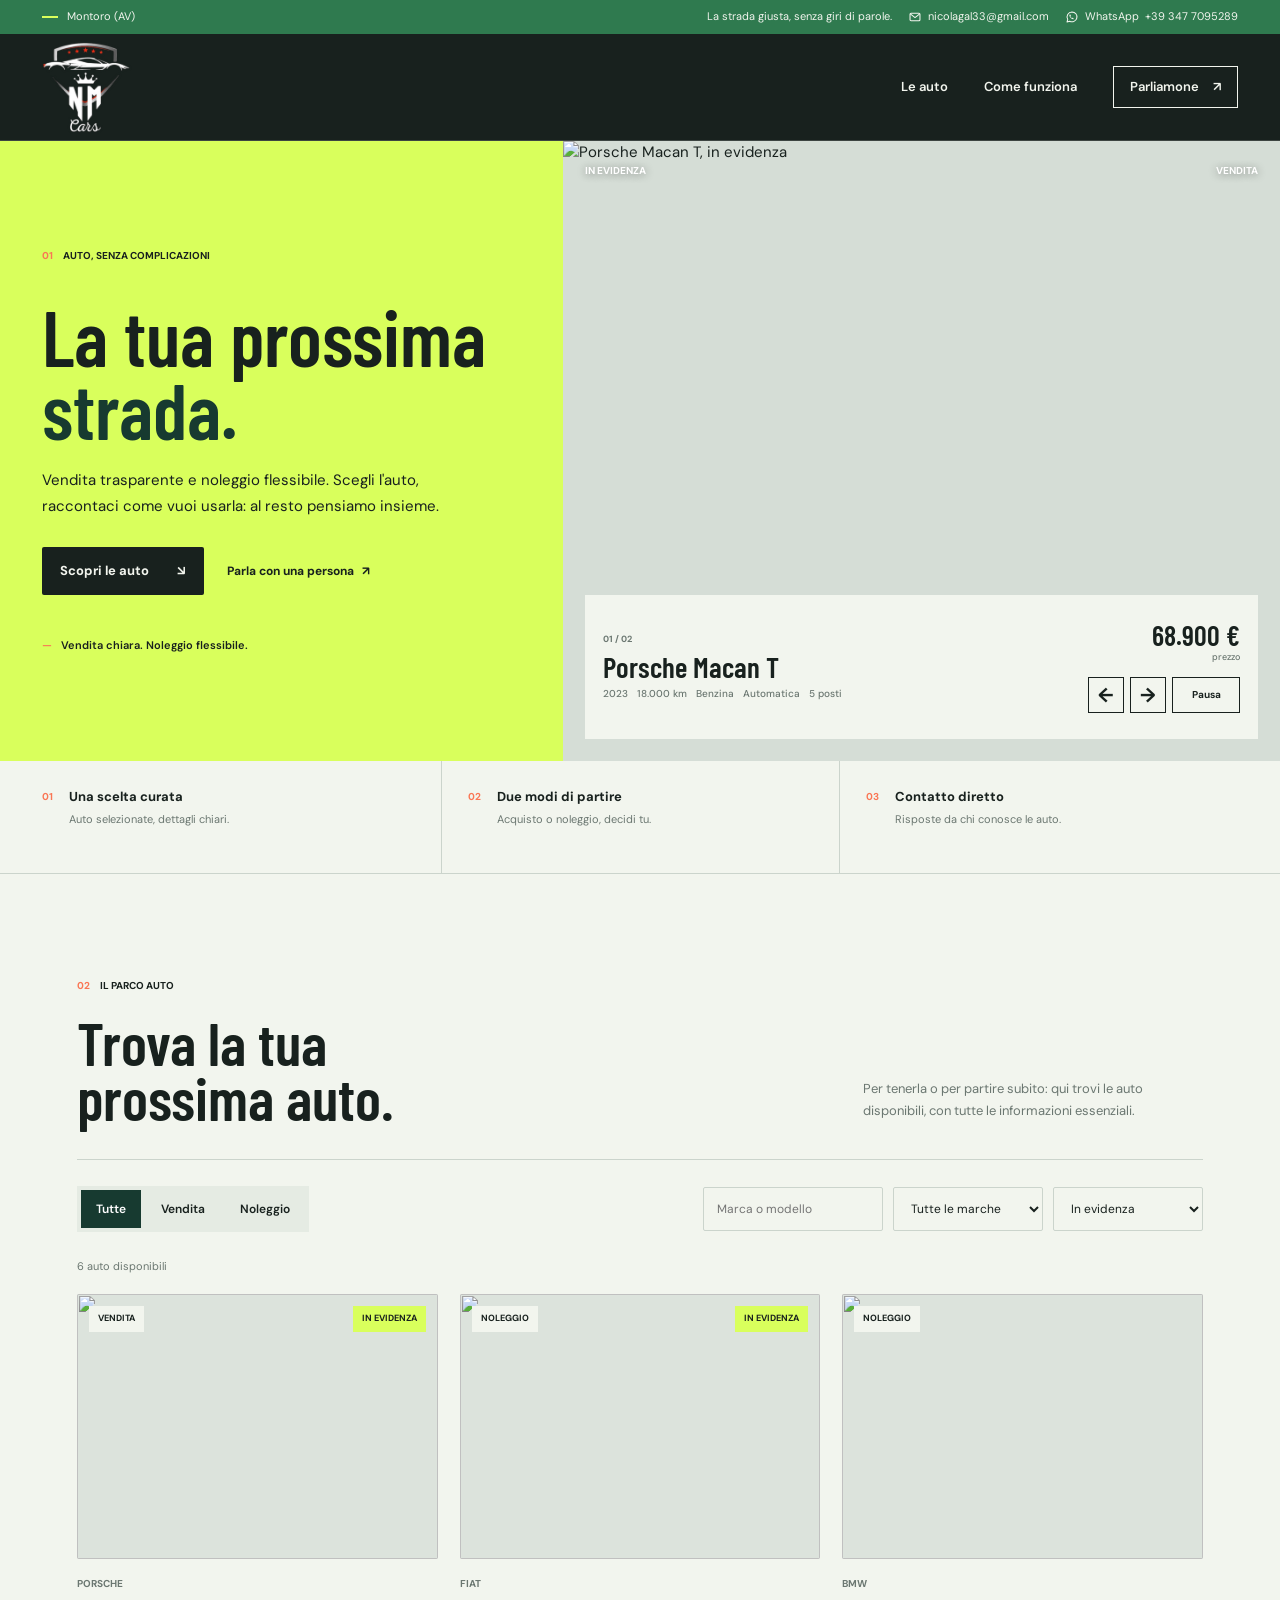
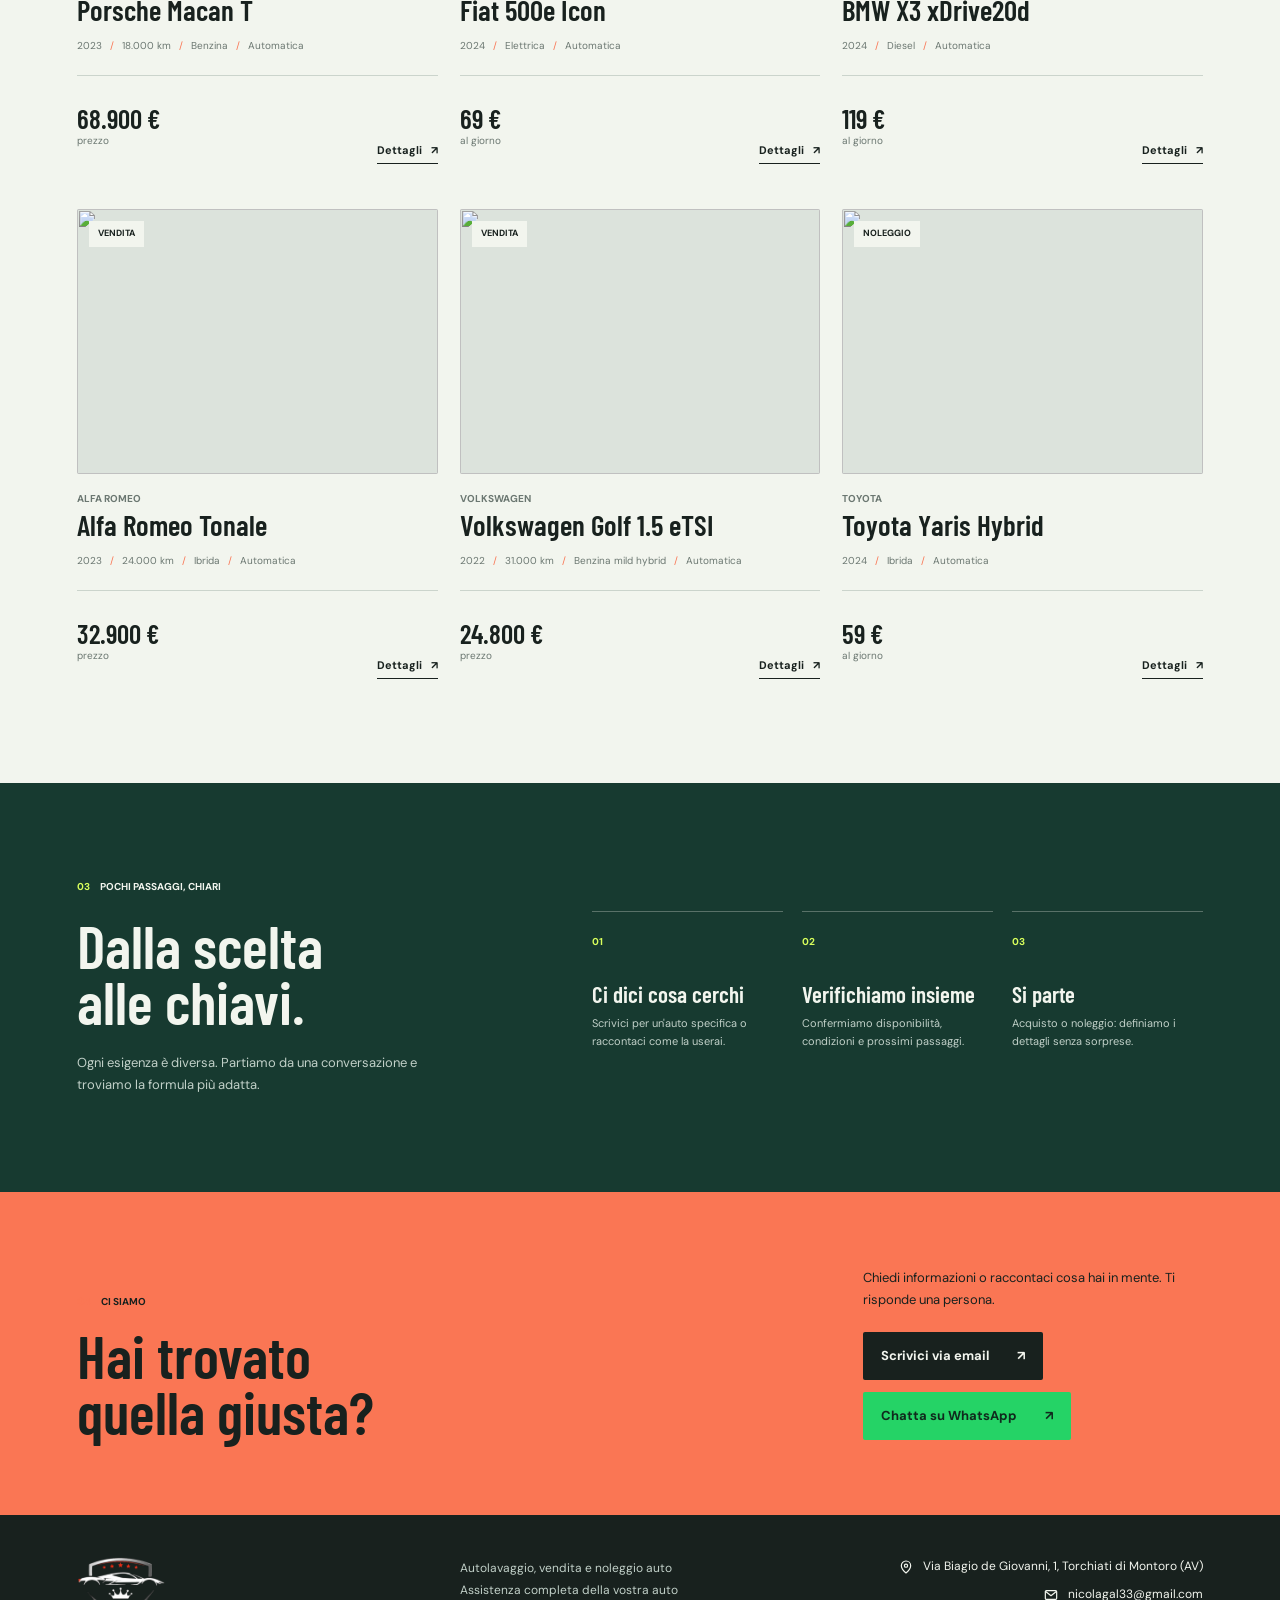
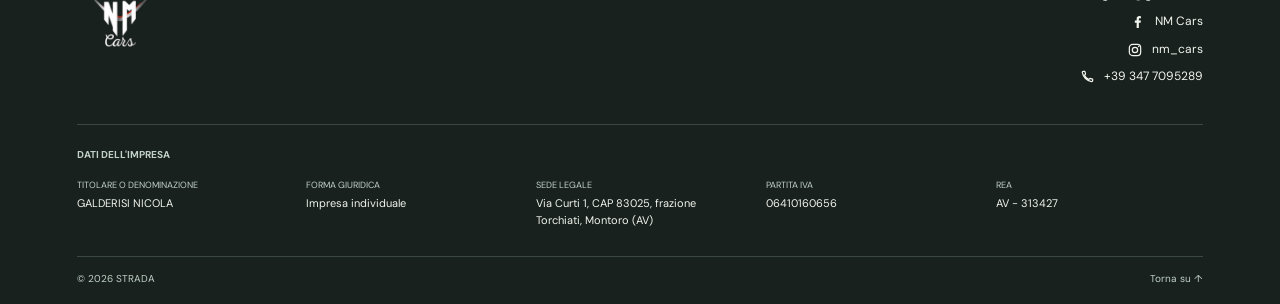
==== commit bbd7ef1b: "Add phone and WhatsApp icons in SVG format - Added phone-icon.svg with a design featuring a phone ou" ====
--- a/index.html
+++ b/index.html
@@ -15,8 +15,8 @@
       href="https://fonts.googleapis.com/css2?family=Barlow+Condensed:wght@500;600;700&family=DM+Sans:wght@400;500;600;700&display=swap"
       rel="stylesheet"
     />
-    <link rel="stylesheet" href="styles.css" />
-    <script src="app.js" defer></script>
+    <link rel="stylesheet" href="styles.css?v=8" />
+    <script src="app.js?v=2" defer></script>
   </head>
   <body>
     <a class="skip-link" href="#main">Salta al contenuto</a>
@@ -38,8 +38,8 @@
 
     <header class="site-header">
       <div class="site-header__inner">
-        <a class="brand" href="#inizio" aria-label="Torna all'inizio">
-          <span data-brand>STRADA</span><span class="brand__dot" aria-hidden="true">.</span>
+        <a class="brand" href="#inizio" aria-label="NM Cars, torna all'inizio">
+          <img class="brand__logo" src="assets/logo_NM_Cars_trasparente.png" alt="" width="88" height="90" aria-hidden="true" />
         </a>
         <button
           class="menu-toggle"
@@ -233,13 +233,16 @@
 
     <footer class="site-footer">
       <div class="site-footer__main">
-        <a class="brand brand--footer" href="#inizio" aria-label="Torna all'inizio">
-          <span data-brand>STRADA</span><span class="brand__dot" aria-hidden="true">.</span>
+        <a class="brand brand--footer" href="#inizio" aria-label="NM Cars, torna all'inizio">
+          <img class="brand__logo" src="assets/logo_NM_Cars_trasparente.png" alt="" width="88" height="90" aria-hidden="true" />
         </a>
-        <p>Noleggio e vendita auto.<br /><span data-city>La tua città</span></p>
+        <p id="footer-business-copy"></p>
         <div class="site-footer__contacts">
-          <a id="contact-email" href="mailto:info@example.com">info@example.com</a>
-          <a id="contact-phone" href="tel:"></a>
+          <p class="site-footer__contact site-footer__contact--address" id="contact-address" hidden></p>
+          <a class="site-footer__contact site-footer__contact--email" id="contact-email" href="mailto:info@example.com" hidden>info@example.com</a>
+          <p class="site-footer__contact site-footer__contact--facebook" id="contact-facebook" hidden></p>
+          <p class="site-footer__contact site-footer__contact--instagram" id="contact-instagram" hidden></p>
+          <a class="site-footer__contact site-footer__contact--phone" id="contact-phone" href="tel:" hidden></a>
         </div>
       </div>
       <section class="site-footer__legal" id="legal-details" aria-labelledby="legal-details-title" hidden>
--- a/styles.css
+++ b/styles.css
@@ -3,6 +3,8 @@
   --paper: #f2f5ee;
   --ink: #18211e;
   --forest: #173a30;
+  --header-bg: var(--ink);
+  --topline-bg: #2f7a4f;
   --muted: #6b7771;
   --line: #cbd4cc;
   --lime: #d9ff5c;
@@ -90,7 +92,7 @@
 }
 
 .topline {
-  background: var(--forest);
+  background: var(--topline-bg);
   color: var(--paper);
   font-size: 11px;
 }
@@ -131,9 +133,37 @@
 }
 
 .topline__contacts a {
+  display: inline-flex;
+  align-items: center;
+  gap: 6px;
   color: inherit;
   overflow-wrap: anywhere;
   text-decoration: none;
+}
+
+.topline__contacts a::before {
+  display: block;
+  flex: 0 0 14px;
+  width: 14px;
+  height: 14px;
+  background-color: currentColor;
+  content: "";
+  -webkit-mask-position: center;
+  -webkit-mask-repeat: no-repeat;
+  -webkit-mask-size: contain;
+  mask-position: center;
+  mask-repeat: no-repeat;
+  mask-size: contain;
+}
+
+#topline-email::before {
+  -webkit-mask-image: url("assets/email-icon.svg");
+  mask-image: url("assets/email-icon.svg");
+}
+
+.topline__whatsapp::before {
+  -webkit-mask-image: url("assets/whatsapp-icon.svg");
+  mask-image: url("assets/whatsapp-icon.svg");
 }
 
 .topline__contacts a:hover {
@@ -161,8 +191,9 @@
 .site-header {
   position: relative;
   z-index: 5;
-  background: var(--paper);
-  border-bottom: 1px solid var(--line);
+  background: var(--header-bg);
+  color: var(--paper);
+  border-bottom: 1px solid rgb(255 255 255 / 16%);
 }
 
 .site-header__inner {
@@ -178,17 +209,30 @@
 
 .brand {
   display: inline-flex;
-  align-items: baseline;
+  align-items: center;
   color: var(--ink);
-  font-family: var(--display);
-  font-size: 34px;
-  font-weight: 700;
-  line-height: 1;
   text-decoration: none;
 }
 
-.brand__dot {
-  color: var(--coral);
+.brand__logo {
+  display: block;
+  flex: 0 0 auto;
+  width: 88px;
+  height: 90px;
+  object-fit: contain;
+  filter: drop-shadow(0 0 1px var(--ink));
+}
+
+.site-header .brand__logo {
+  margin-block: 8px;
+}
+
+.site-header .brand {
+  color: var(--paper);
+}
+
+.brand--footer .brand__logo {
+  filter: none;
 }
 
 .primary-nav {
@@ -215,11 +259,12 @@
   gap: 14px;
   min-height: 42px;
   padding: 0 16px;
-  border: 1px solid var(--ink);
+  border: 1px solid var(--paper);
 }
 
 .primary-nav__contact:hover {
   background: var(--lime);
+  color: var(--ink);
 }
 
 .menu-toggle {
@@ -227,7 +272,7 @@
   width: 44px;
   height: 44px;
   padding: 12px 9px;
-  border: 1px solid var(--line);
+  border: 1px solid rgb(255 255 255 / 45%);
   background: transparent;
   cursor: pointer;
 }
@@ -236,7 +281,7 @@
   display: block;
   height: 2px;
   margin: 4px 0;
-  background: var(--ink);
+  background: var(--paper);
   transition: transform 180ms ease;
 }
 
@@ -702,7 +747,9 @@
 }
 
 .vehicle-card {
+  display: flex;
   min-width: 0;
+  flex-direction: column;
 }
 
 .vehicle-card__image {
@@ -751,6 +798,9 @@
 }
 
 .vehicle-card__body {
+  display: flex;
+  flex: 1;
+  flex-direction: column;
   padding-top: 17px;
 }
 
@@ -773,7 +823,7 @@
 .vehicle-card__specs {
   display: flex;
   flex-wrap: wrap;
-  gap: 0;
+  gap: 5px 0;
   min-height: 19px;
   padding: 0;
   margin: 13px 0 18px;
@@ -783,7 +833,7 @@
 }
 
 .vehicle-card__specs li + li::before {
-  padding: 0 8px;
+  margin: 0 8px;
   color: var(--coral);
   content: "/";
 }
@@ -793,6 +843,7 @@
   align-items: flex-end;
   justify-content: space-between;
   gap: 12px;
+  margin-top: auto;
   padding-top: 14px;
   border-top: 1px solid var(--line);
 }
@@ -980,12 +1031,66 @@
 .site-footer__contacts {
   display: grid;
   justify-items: end;
-  gap: 6px;
+  gap: 9px;
   font-size: 12px;
 }
 
-.site-footer__contacts a {
+.site-footer__contact {
+  display: inline-flex;
+  align-items: flex-start;
+  gap: 9px;
+  max-width: min(100%, 320px);
+  min-width: 0;
+  margin: 0;
+  color: inherit;
+  line-height: 1.55;
+  overflow-wrap: anywhere;
   text-decoration: none;
+}
+
+.site-footer__contact::before {
+  display: block;
+  flex: 0 0 16px;
+  width: 16px;
+  height: 16px;
+  margin-top: 2px;
+  background-color: currentColor;
+  content: "";
+  -webkit-mask-position: center;
+  -webkit-mask-repeat: no-repeat;
+  -webkit-mask-size: contain;
+  mask-position: center;
+  mask-repeat: no-repeat;
+  mask-size: contain;
+}
+
+.site-footer__contact[hidden] {
+  display: none;
+}
+
+#contact-address::before {
+  -webkit-mask-image: url("assets/location-icon.svg");
+  mask-image: url("assets/location-icon.svg");
+}
+
+#contact-email::before {
+  -webkit-mask-image: url("assets/email-icon.svg");
+  mask-image: url("assets/email-icon.svg");
+}
+
+#contact-facebook::before {
+  -webkit-mask-image: url("assets/facebook-icon.svg");
+  mask-image: url("assets/facebook-icon.svg");
+}
+
+#contact-instagram::before {
+  -webkit-mask-image: url("assets/instagram-icon.svg");
+  mask-image: url("assets/instagram-icon.svg");
+}
+
+#contact-phone::before {
+  -webkit-mask-image: url("assets/phone-icon.svg");
+  mask-image: url("assets/phone-icon.svg");
 }
 
 .site-footer__legal {
@@ -1624,6 +1729,72 @@
   overflow-wrap: anywhere;
 }
 
+.detail-technical {
+  padding-top: 30px;
+  margin-top: 38px;
+  border-top: 1px solid var(--line);
+}
+
+.detail-technical[hidden] {
+  display: none;
+}
+
+.detail-technical > h2 {
+  margin: 0 0 18px;
+  font-family: var(--display);
+  font-size: 38px;
+  font-weight: 600;
+  line-height: 1;
+}
+
+.detail-technical__grid {
+  display: grid;
+  grid-template-columns: repeat(auto-fit, minmax(min(100%, 250px), 1fr));
+  border-top: 1px solid var(--line);
+  border-left: 1px solid var(--line);
+}
+
+.detail-technical__group {
+  min-width: 0;
+  padding: 20px;
+  border-right: 1px solid var(--line);
+  border-bottom: 1px solid var(--line);
+}
+
+.detail-technical__group h3 {
+  margin: 0 0 14px;
+  font-size: 12px;
+  font-weight: 700;
+  text-transform: uppercase;
+}
+
+.detail-technical__specs {
+  display: grid;
+  margin: 0;
+}
+
+.detail-technical__specs > div {
+  display: grid;
+  grid-template-columns: minmax(0, 1fr) auto;
+  align-items: baseline;
+  gap: 12px;
+  padding: 9px 0;
+  border-top: 1px solid rgb(203 212 204 / 60%);
+}
+
+.detail-technical__specs dt {
+  color: var(--muted);
+  font-size: 10px;
+}
+
+.detail-technical__specs dd {
+  margin: 0;
+  font-size: 10px;
+  font-weight: 700;
+  text-align: right;
+  overflow-wrap: anywhere;
+}
+
 .detail-contacts {
   display: flex;
   flex-wrap: wrap;
@@ -1741,8 +1912,8 @@
     align-items: stretch;
     gap: 0;
     padding: 8px 22px 18px;
-    border-bottom: 1px solid var(--line);
-    background: var(--paper);
+    border-bottom: 1px solid rgb(255 255 255 / 16%);
+    background: var(--header-bg);
   }
 
   .primary-nav.is-open {
@@ -1752,7 +1923,7 @@
 
   .primary-nav > a:not(.primary-nav__contact) {
     padding: 13px 0;
-    border-bottom: 1px solid var(--line);
+    border-bottom: 1px solid rgb(255 255 255 / 16%);
   }
 
   .primary-nav__contact {
@@ -1946,6 +2117,11 @@
     justify-items: start;
   }
 
+  .site-footer__contact {
+    max-width: 100%;
+    text-align: left;
+  }
+
   .vehicle-dialog__layout {
     grid-template-columns: 1fr;
   }
@@ -2056,8 +2232,8 @@
   }
 
   .vehicle-detail-layout {
-    grid-template-columns: minmax(0, 1.05fr) minmax(280px, 0.95fr);
-    gap: 30px;
+    grid-template-columns: minmax(0, 1fr);
+    gap: 32px;
   }
 
   .detail-summary h1 {
@@ -2065,7 +2241,9 @@
   }
 
   .detail-gallery__stage {
-    min-height: 340px;
+    aspect-ratio: 1.35 / 1;
+    min-height: 0;
+    max-height: 620px;
   }
 }
 
@@ -2200,6 +2378,14 @@
     gap: 0 12px;
   }
 
+  .detail-technical > h2 {
+    font-size: 32px;
+  }
+
+  .detail-technical__group {
+    padding: 16px;
+  }
+
   .detail-contacts .button {
     justify-content: space-between;
     width: 100%;
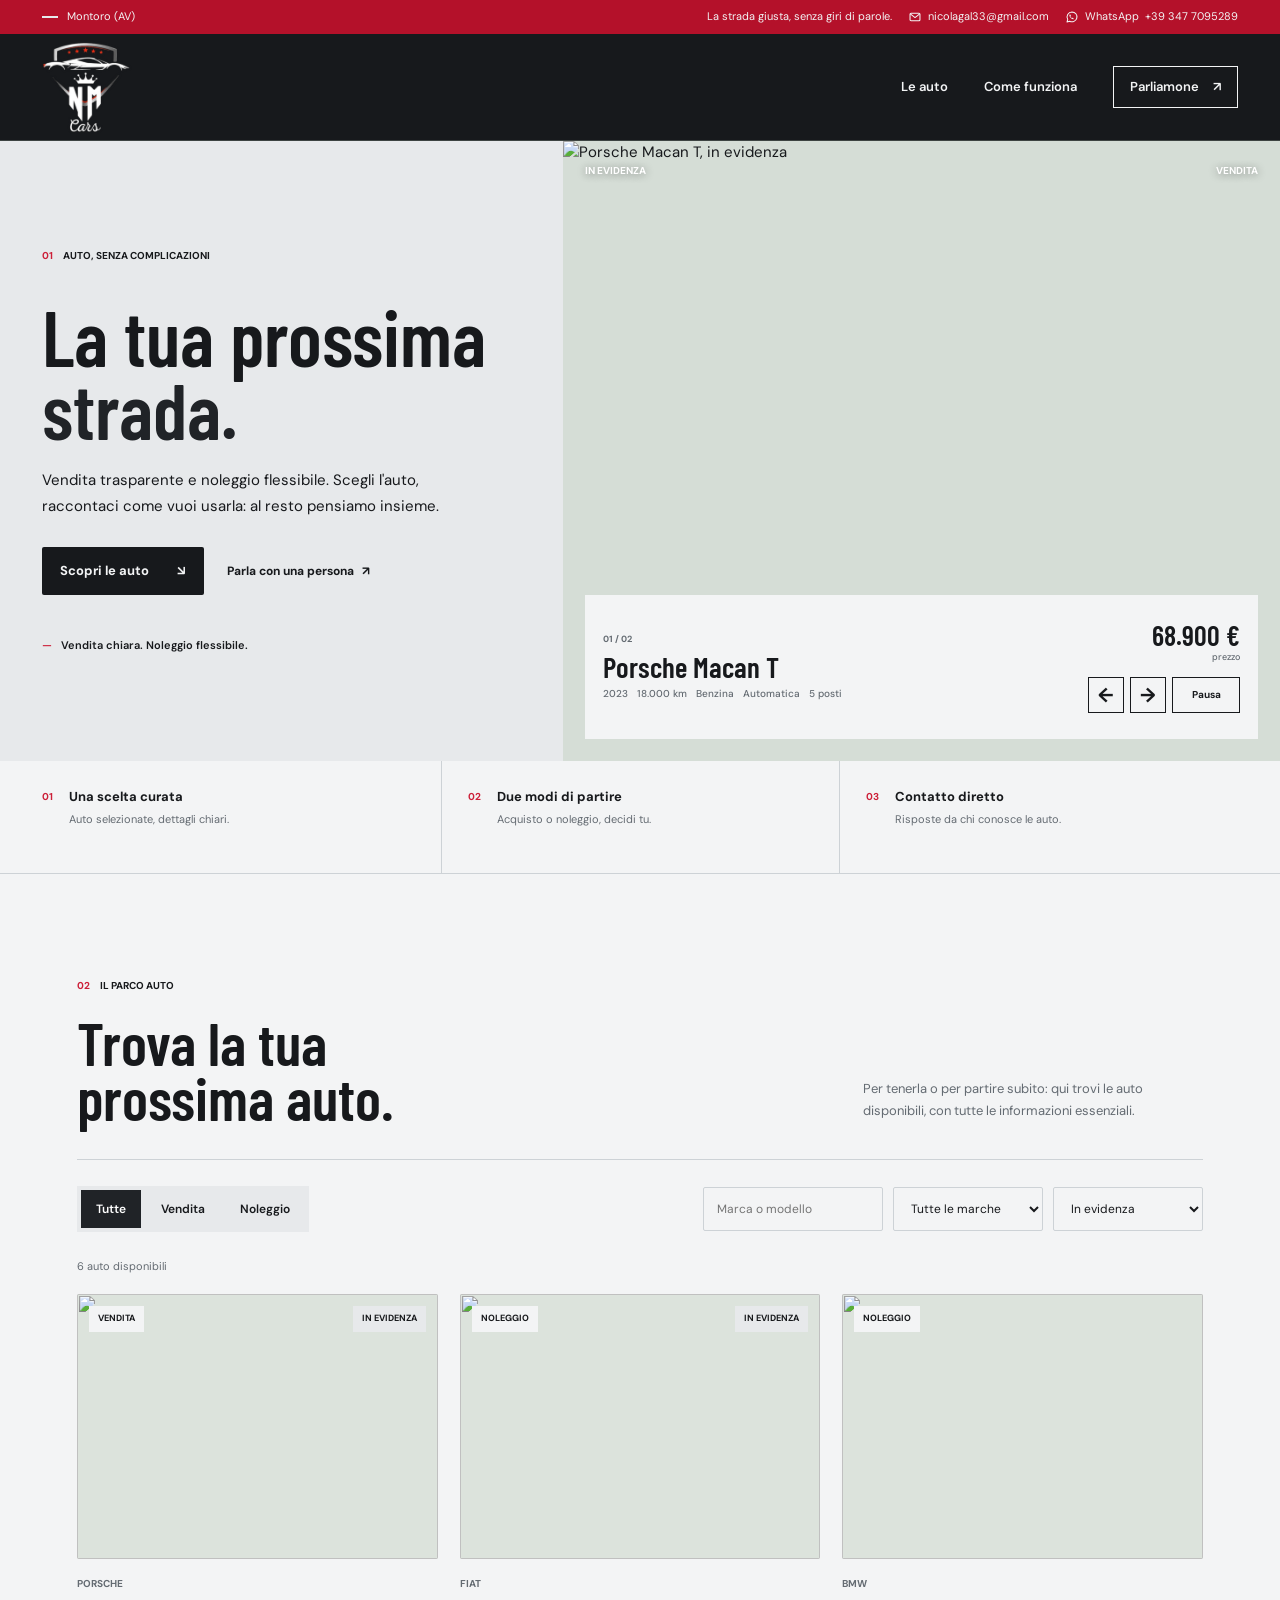
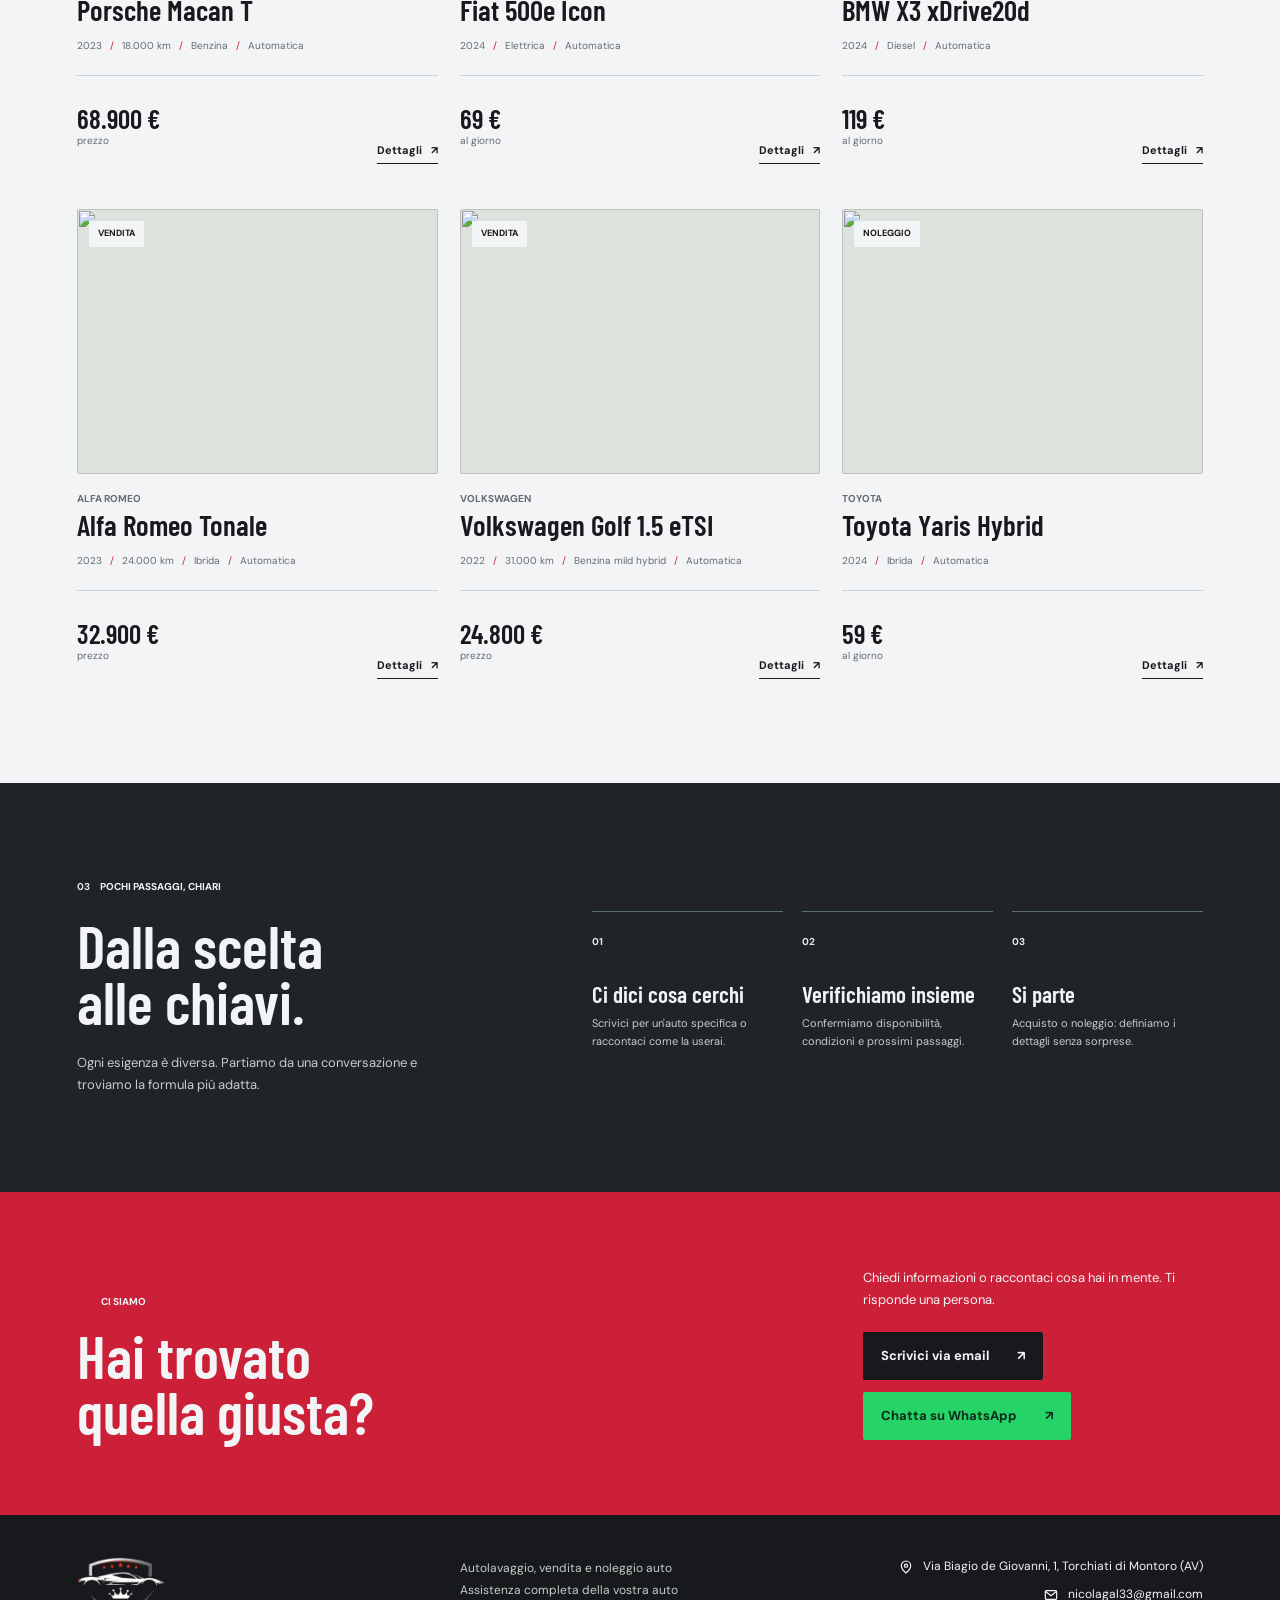
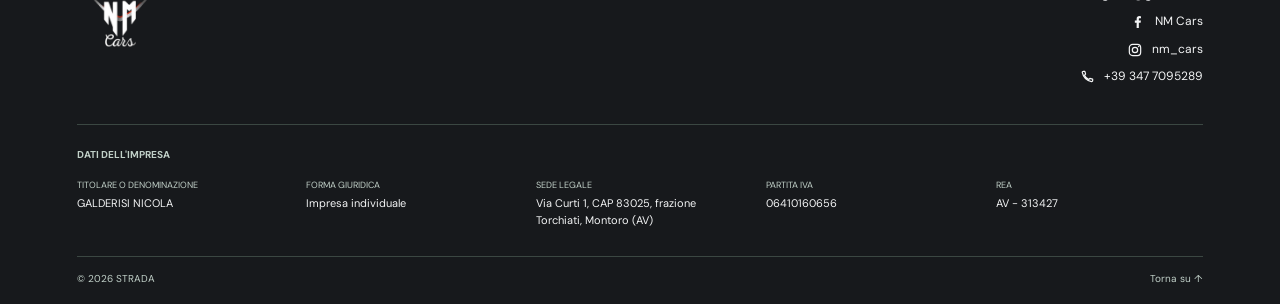
==== commit f96079f2: "Aggiungi supporto per temi personalizzati e aggiorna i colori del sito" ====
--- a/index.html
+++ b/index.html
@@ -3,7 +3,7 @@
   <head>
     <meta charset="utf-8" />
     <meta name="viewport" content="width=device-width, initial-scale=1" />
-    <meta name="theme-color" content="#f2f5ee" />
+    <meta name="theme-color" content="#202327" />
     <meta
       name="description"
       content="Auto selezionate in vendita e a noleggio. Trova la formula giusta e parla direttamente con noi."
@@ -15,8 +15,9 @@
       href="https://fonts.googleapis.com/css2?family=Barlow+Condensed:wght@500;600;700&family=DM+Sans:wght@400;500;600;700&display=swap"
       rel="stylesheet"
     />
-    <link rel="stylesheet" href="styles.css?v=8" />
-    <script src="app.js?v=2" defer></script>
+    <script src="site-theme.js?v=3"></script>
+    <link rel="stylesheet" href="styles.css?v=11" />
+    <script src="app.js?v=3" defer></script>
   </head>
   <body>
     <a class="skip-link" href="#main">Salta al contenuto</a>
--- a/styles.css
+++ b/styles.css
@@ -1,15 +1,53 @@
 :root {
   color-scheme: light;
-  --paper: #f2f5ee;
-  --ink: #18211e;
-  --forest: #173a30;
+  --paper: #f3f4f5;
+  --ink: #17191c;
+  --forest: #202327;
   --header-bg: var(--ink);
-  --topline-bg: #2f7a4f;
-  --muted: #6b7771;
-  --line: #cbd4cc;
-  --lime: #d9ff5c;
-  --coral: #fa7654;
+  --header-text: var(--paper);
+  --header-border: #3d4442;
+  --header-control-border: #7b8582;
+  --topline-bg: #b4112a;
+  --topline-text: var(--paper);
+  --muted: #646b72;
+  --line: #cdd2d6;
+  --lime: #e7e9eb;
+  --coral: #cc1f38;
+  --success: #4f9b66;
   --white: #fff;
+  --hero-bg: var(--lime);
+  --hero-text: var(--ink);
+  --hero-emphasis: var(--forest);
+  --hero-media-bg: #d5ddd6;
+  --hero-caption-bg: var(--paper);
+  --hero-caption-text: var(--ink);
+  --hero-caption-muted: var(--muted);
+  --trust-bg: var(--paper);
+  --trust-text: var(--ink);
+  --trust-muted: var(--muted);
+  --trust-accent: var(--coral);
+  --catalog-bg: var(--paper);
+  --catalog-text: var(--ink);
+  --catalog-filter-bg: var(--lime);
+  --catalog-active-bg: var(--forest);
+  --catalog-active-text: var(--white);
+  --card-bg: var(--paper);
+  --card-text: var(--ink);
+  --card-muted: var(--muted);
+  --card-media-bg: #dce3dc;
+  --process-bg: var(--forest);
+  --process-text: var(--paper);
+  --process-muted: #c1d0c8;
+  --process-border: #597168;
+  --contact-bg: var(--coral);
+  --contact-text: var(--paper);
+  --footer-bg: var(--ink);
+  --footer-text: var(--paper);
+  --footer-muted: #c1d0c8;
+  --footer-border: #3b4742;
+  --whatsapp-bg: #25d366;
+  --whatsapp-text: #10291d;
+  --whatsapp-hover: #20b958;
   --display: "Barlow Condensed", Impact, sans-serif;
   --body: "DM Sans", sans-serif;
 }
@@ -93,7 +131,7 @@
 
 .topline {
   background: var(--topline-bg);
-  color: var(--paper);
+  color: var(--topline-text);
   font-size: 11px;
 }
 
@@ -192,8 +230,8 @@
   position: relative;
   z-index: 5;
   background: var(--header-bg);
-  color: var(--paper);
-  border-bottom: 1px solid rgb(255 255 255 / 16%);
+  color: var(--header-text);
+  border-bottom: 1px solid var(--header-border);
 }
 
 .site-header__inner {
@@ -228,7 +266,7 @@
 }
 
 .site-header .brand {
-  color: var(--paper);
+  color: var(--header-text);
 }
 
 .brand--footer .brand__logo {
@@ -259,7 +297,7 @@
   gap: 14px;
   min-height: 42px;
   padding: 0 16px;
-  border: 1px solid var(--paper);
+  border: 1px solid var(--header-text);
 }
 
 .primary-nav__contact:hover {
@@ -272,7 +310,7 @@
   width: 44px;
   height: 44px;
   padding: 12px 9px;
-  border: 1px solid rgb(255 255 255 / 45%);
+  border: 1px solid var(--header-control-border);
   background: transparent;
   cursor: pointer;
 }
@@ -281,7 +319,7 @@
   display: block;
   height: 2px;
   margin: 4px 0;
-  background: var(--paper);
+  background: var(--header-text);
   transition: transform 180ms ease;
 }
 
@@ -307,7 +345,8 @@
   align-items: flex-start;
   justify-content: center;
   padding: 64px 7.5%;
-  background: var(--lime);
+  background: var(--hero-bg);
+  color: var(--hero-text);
 }
 
 .eyebrow {
@@ -342,7 +381,7 @@
 }
 
 .hero h1 em {
-  color: var(--forest);
+  color: var(--hero-emphasis);
   font-style: normal;
 }
 
@@ -390,12 +429,12 @@
 }
 
 .button--whatsapp {
-  background: #25d366;
-  color: #10291d;
+  background: var(--whatsapp-bg);
+  color: var(--whatsapp-text);
 }
 
 .button--whatsapp:hover {
-  background: #20b958;
+  background: var(--whatsapp-hover);
 }
 
 .contact-band__links {
@@ -439,7 +478,7 @@
   position: relative;
   min-height: 620px;
   overflow: hidden;
-  background: #d5ddd6;
+  background: var(--hero-media-bg);
 }
 
 .hero__media > img {
@@ -488,7 +527,8 @@
   gap: 14px;
   min-height: 144px;
   padding: 18px;
-  background: var(--paper);
+  background: var(--hero-caption-bg);
+  color: var(--hero-caption-text);
   font-size: 13px;
   font-weight: 700;
 }
@@ -509,7 +549,7 @@
 }
 
 .hero__caption-index {
-  color: var(--muted);
+  color: var(--hero-caption-muted);
   font-size: 9px;
   font-weight: 700;
 }
@@ -526,7 +566,7 @@
   height: 36px;
   place-items: center;
   padding: 0;
-  border: 1px solid var(--ink);
+  border: 1px solid var(--hero-caption-text);
   background: transparent;
   font-size: 20px;
   line-height: 1;
@@ -534,7 +574,7 @@
 }
 
 .hero__gallery-controls button:hover {
-  background: var(--lime);
+  background: var(--hero-bg);
 }
 
 .hero__gallery-controls .hero__autoplay-control {
@@ -556,7 +596,7 @@
   gap: 4px 9px;
   padding: 0;
   margin: 0;
-  color: var(--muted);
+  color: var(--hero-caption-muted);
   font-size: 10px;
   font-weight: 500;
   line-height: 1.4;
@@ -589,7 +629,7 @@
 }
 
 .hero__vehicle-price span {
-  color: var(--muted);
+  color: var(--hero-caption-muted);
   font-size: 9px;
   font-weight: 500;
 }
@@ -600,6 +640,8 @@
   max-width: 1440px;
   padding: 0 42px;
   margin: 0 auto;
+  background: var(--trust-bg);
+  color: var(--trust-text);
   border-bottom: 1px solid var(--line);
 }
 
@@ -618,7 +660,7 @@
 
 .trust-strip__number {
   padding-top: 2px;
-  color: var(--coral);
+  color: var(--trust-accent);
   font-size: 10px;
   font-weight: 700;
 }
@@ -633,7 +675,7 @@
 }
 
 .trust-strip__item div span {
-  color: var(--muted);
+  color: var(--trust-muted);
   font-size: 11px;
 }
 
@@ -684,7 +726,7 @@
 .mode-tabs {
   gap: 5px;
   padding: 4px;
-  background: #e5ebe3;
+  background: var(--catalog-filter-bg);
 }
 
 .mode-tabs button {
@@ -698,8 +740,8 @@
 }
 
 .mode-tabs button[aria-pressed="true"] {
-  background: var(--forest);
-  color: var(--white);
+  background: var(--catalog-active-bg);
+  color: var(--catalog-active-text);
 }
 
 .inventory-tools {
@@ -750,6 +792,8 @@
   display: flex;
   min-width: 0;
   flex-direction: column;
+  background: var(--card-bg);
+  color: var(--card-text);
 }
 
 .vehicle-card__image {
@@ -761,7 +805,7 @@
   border: 0;
   border-radius: 2px;
   overflow: hidden;
-  background: #dce3dc;
+  background: var(--card-media-bg);
   text-align: left;
   cursor: pointer;
 }
@@ -806,7 +850,7 @@
 
 .vehicle-card__eyebrow {
   margin: 0 0 3px;
-  color: var(--muted);
+  color: var(--card-muted);
   font-size: 10px;
   font-weight: 700;
   text-transform: uppercase;
@@ -827,7 +871,7 @@
   min-height: 19px;
   padding: 0;
   margin: 13px 0 18px;
-  color: var(--muted);
+  color: var(--card-muted);
   font-size: 10px;
   list-style: none;
 }
@@ -861,7 +905,7 @@
 }
 
 .vehicle-card__price span {
-  color: var(--muted);
+  color: var(--card-muted);
   font-size: 10px;
 }
 
@@ -913,8 +957,8 @@
 }
 
 .process {
-  background: var(--forest);
-  color: var(--paper);
+  background: var(--process-bg);
+  color: var(--process-text);
 }
 
 .process__inner {
@@ -937,7 +981,7 @@
 .process__intro > p:last-child {
   max-width: 340px;
   margin: 22px 0 0;
-  color: #c1d0c8;
+  color: var(--process-muted);
   font-size: 13px;
   line-height: 1.7;
 }
@@ -953,7 +997,7 @@
 .step {
   min-height: 180px;
   padding-top: 17px;
-  border-top: 1px solid #597168;
+  border-top: 1px solid var(--process-border);
 }
 
 .step__number {
@@ -972,7 +1016,7 @@
 
 .step p {
   margin: 0;
-  color: #c1d0c8;
+  color: var(--process-muted);
   font-size: 11px;
   line-height: 1.65;
 }
@@ -983,7 +1027,8 @@
   justify-content: space-between;
   gap: 35px;
   padding: 75px max(6%, calc((100% - 1268px) / 2));
-  background: var(--coral);
+  background: var(--contact-bg);
+  color: var(--contact-text);
 }
 
 .contact-band h2 {
@@ -1005,8 +1050,8 @@
 
 .site-footer {
   padding: 42px max(6%, calc((100% - 1268px) / 2)) 0;
-  background: var(--ink);
-  color: var(--paper);
+  background: var(--footer-bg);
+  color: var(--footer-text);
 }
 
 .site-footer__main {
@@ -1018,12 +1063,12 @@
 }
 
 .brand--footer {
-  color: var(--paper);
+  color: var(--footer-text);
 }
 
 .site-footer__main > p {
   margin: 1px 0 0;
-  color: #c1d0c8;
+  color: var(--footer-muted);
   font-size: 12px;
   line-height: 1.8;
 }
@@ -1095,7 +1140,7 @@
 
 .site-footer__legal {
   padding: 22px 0 26px;
-  border-top: 1px solid #3b4742;
+  border-top: 1px solid var(--footer-border);
 }
 
 .site-footer__legal[hidden] {
@@ -1104,7 +1149,7 @@
 
 .site-footer__legal-title {
   margin: 0;
-  color: #c1d0c8;
+  color: var(--footer-muted);
   font-size: 10px;
   font-weight: 700;
   text-transform: uppercase;
@@ -1118,7 +1163,7 @@
 }
 
 .site-footer__legal-list dt {
-  color: #c1d0c8;
+  color: var(--footer-muted);
   font-size: 9px;
   text-transform: uppercase;
 }
@@ -1134,8 +1179,8 @@
   display: flex;
   justify-content: space-between;
   padding: 14px 0 18px;
-  border-top: 1px solid #3b4742;
-  color: #c1d0c8;
+  border-top: 1px solid var(--footer-border);
+  color: var(--footer-muted);
   font-size: 10px;
 }
 
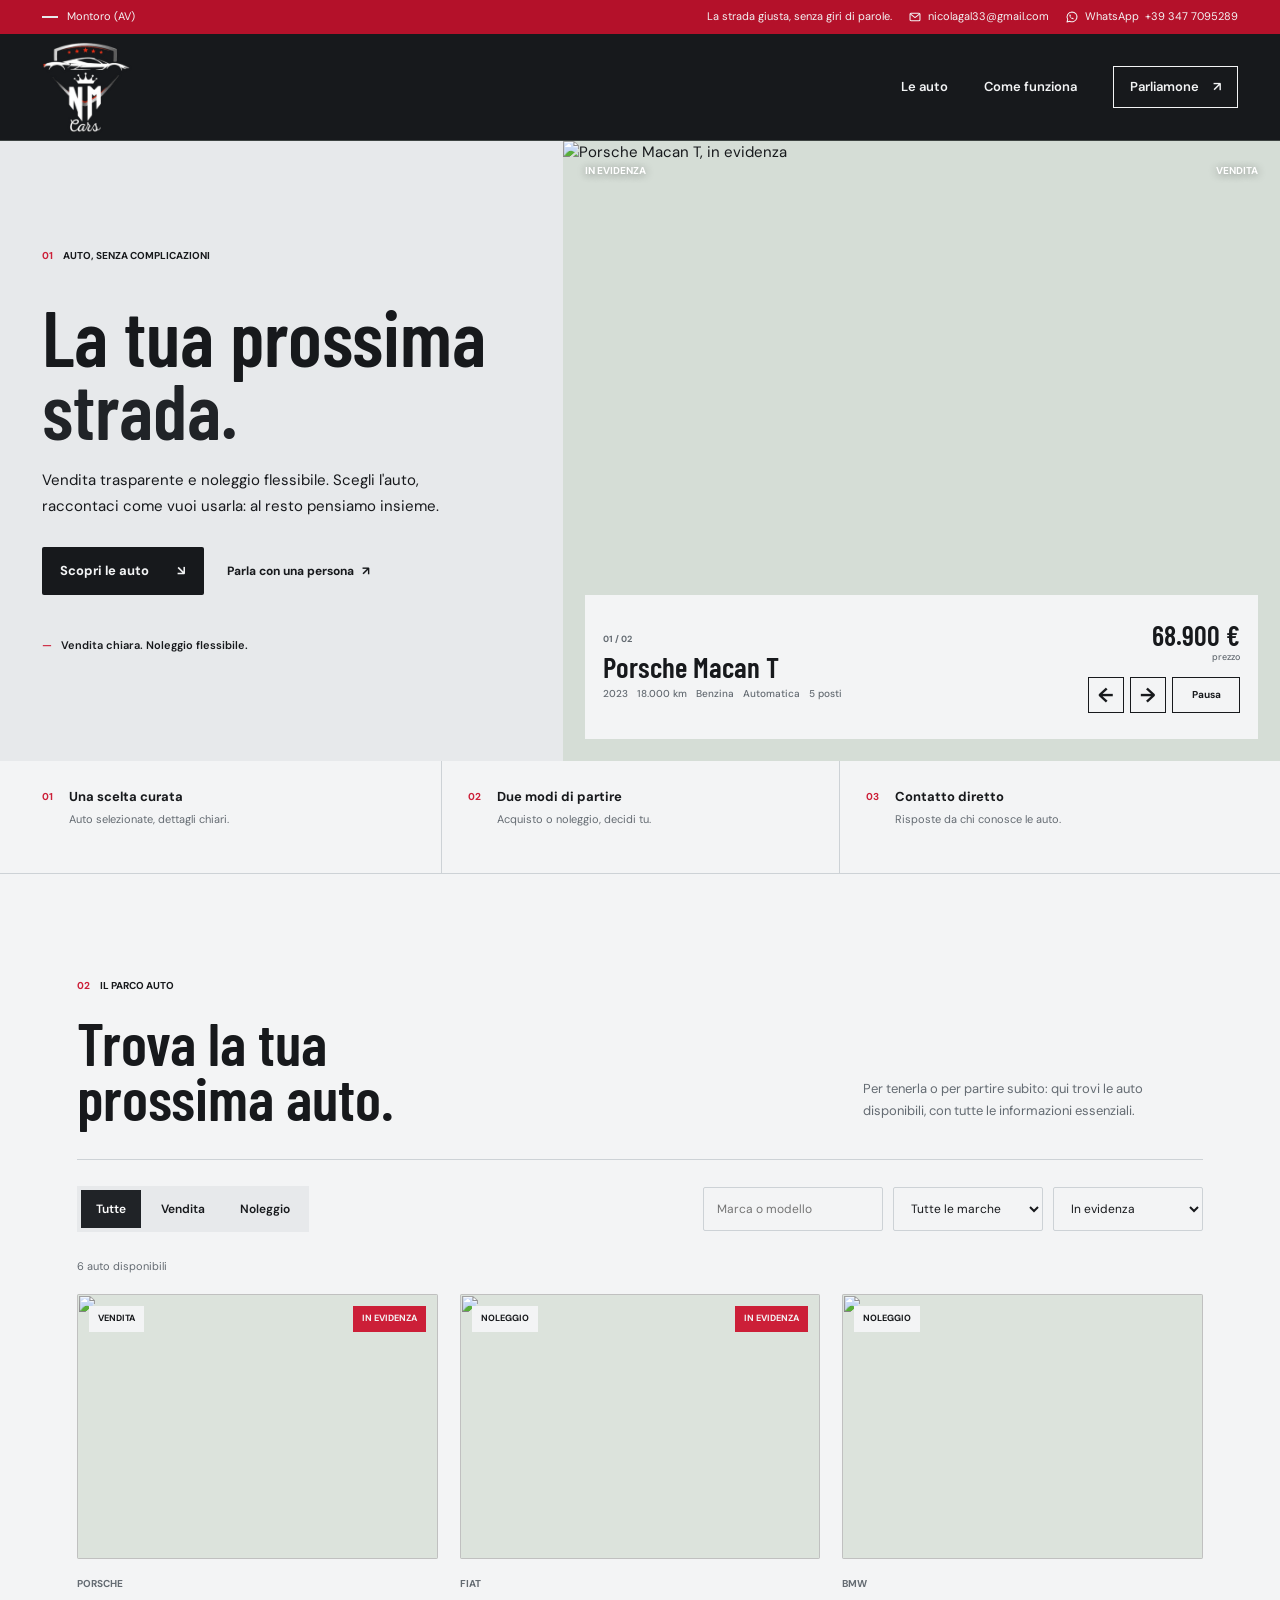
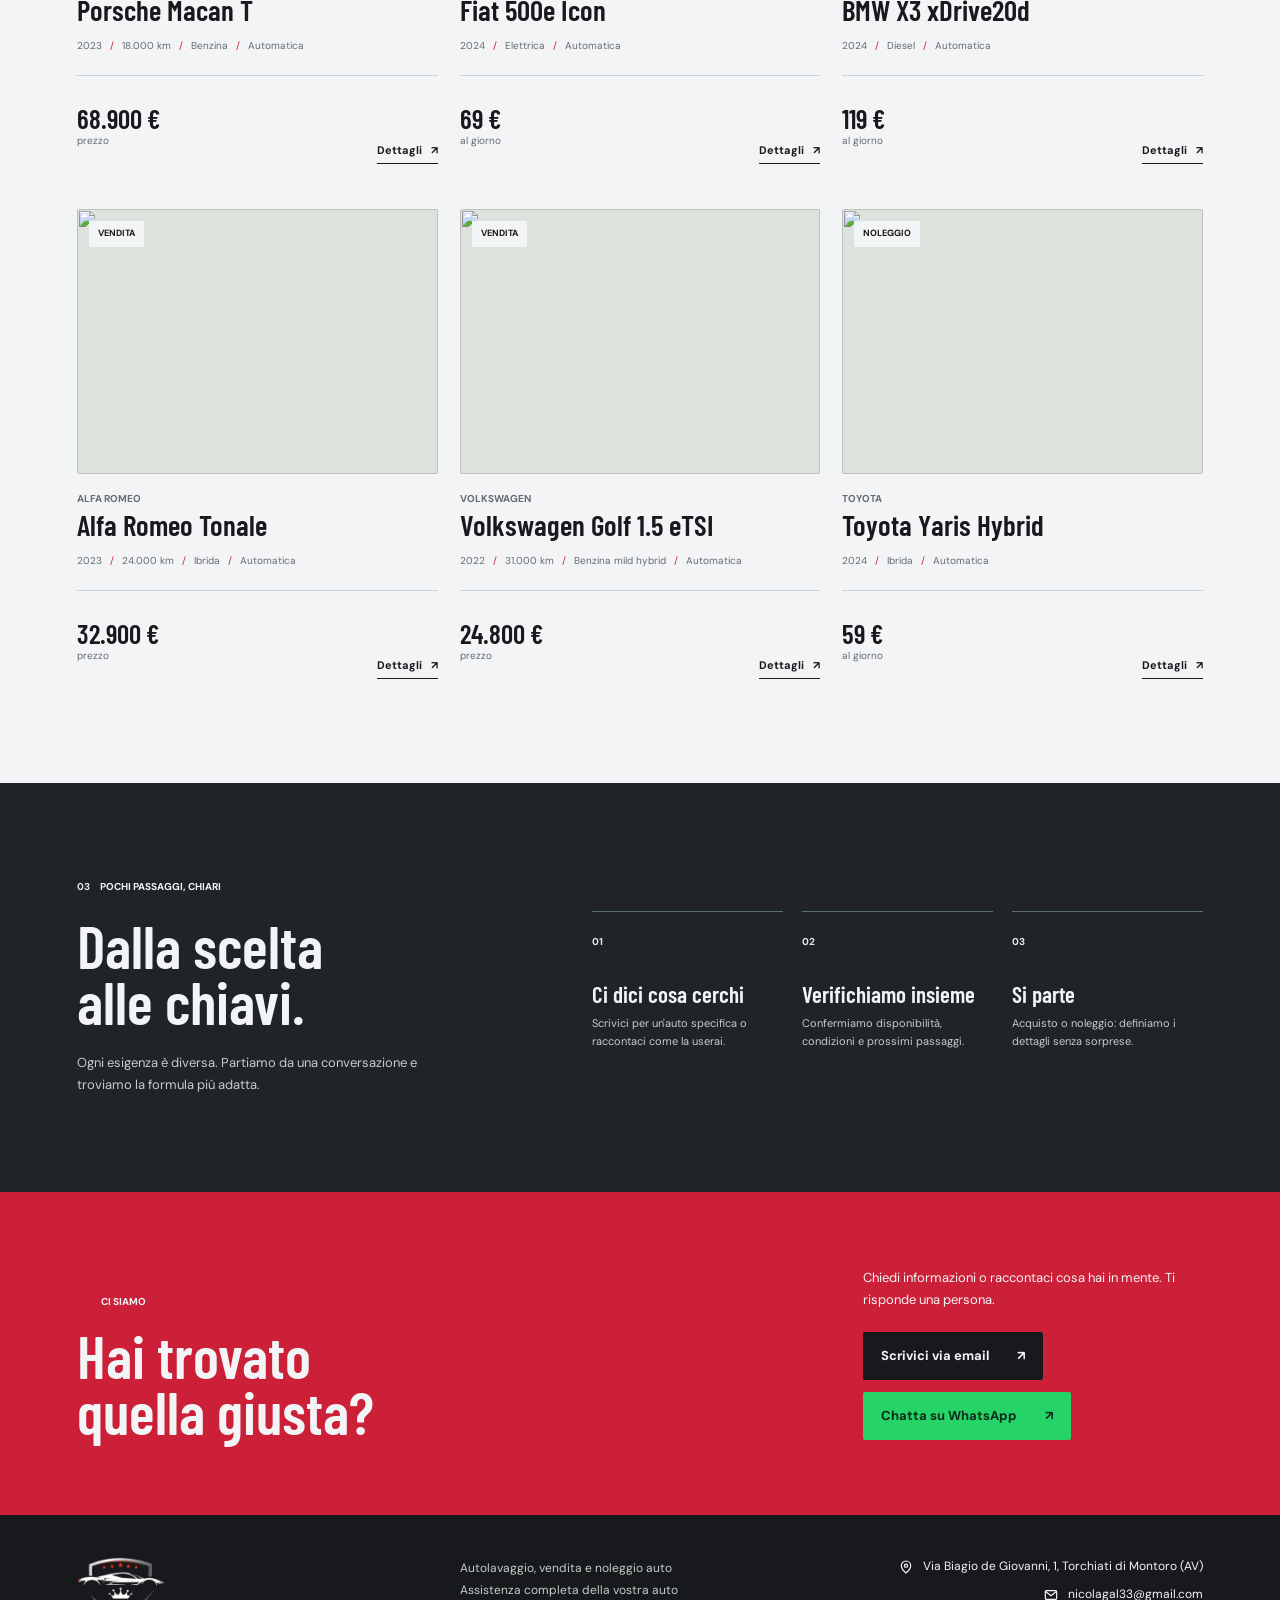
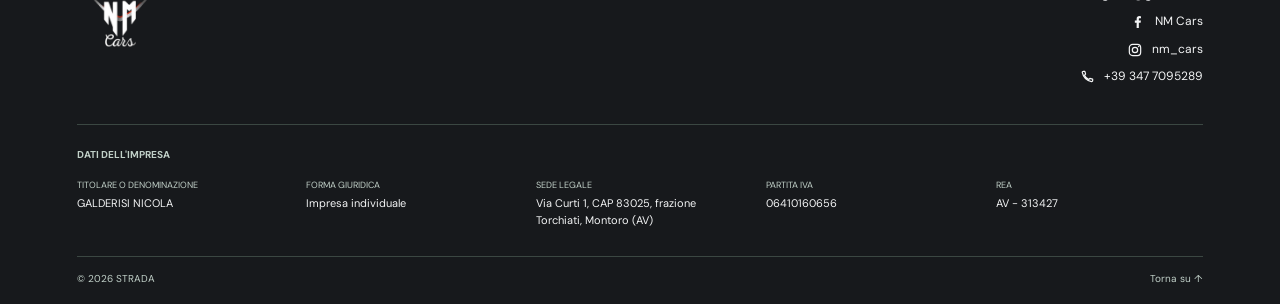
==== commit 76e9fb8b: "Aggiorna la versione del foglio di stile e modifica i colori delle schede veicolo" ====
--- a/index.html
+++ b/index.html
@@ -16,7 +16,7 @@
       rel="stylesheet"
     />
     <script src="site-theme.js?v=3"></script>
-    <link rel="stylesheet" href="styles.css?v=11" />
+    <link rel="stylesheet" href="styles.css?v=12" />
     <script src="app.js?v=3" defer></script>
   </head>
   <body>
--- a/styles.css
+++ b/styles.css
@@ -838,7 +838,8 @@
 
 .vehicle-card__featured {
   right: 12px;
-  background: var(--lime);
+  background: var(--coral);
+  color: var(--paper);
 }
 
 .vehicle-card__body {
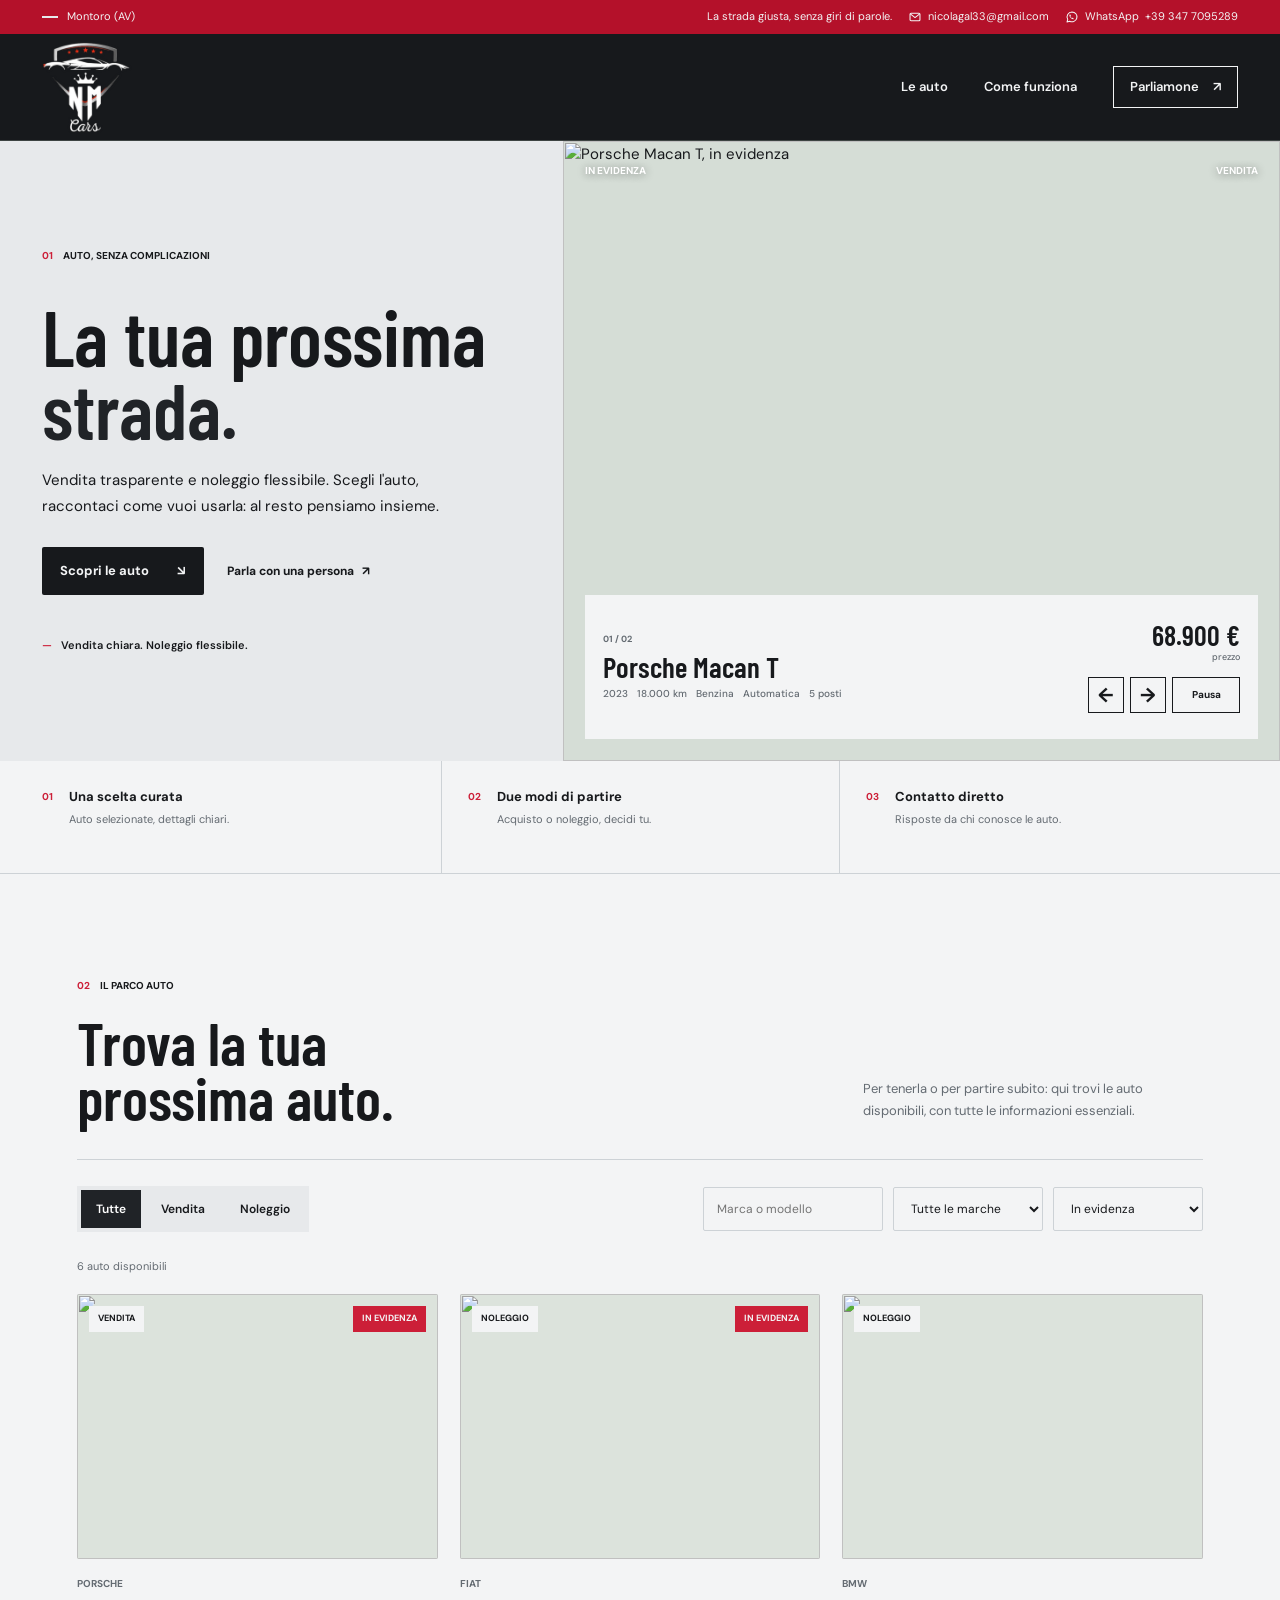
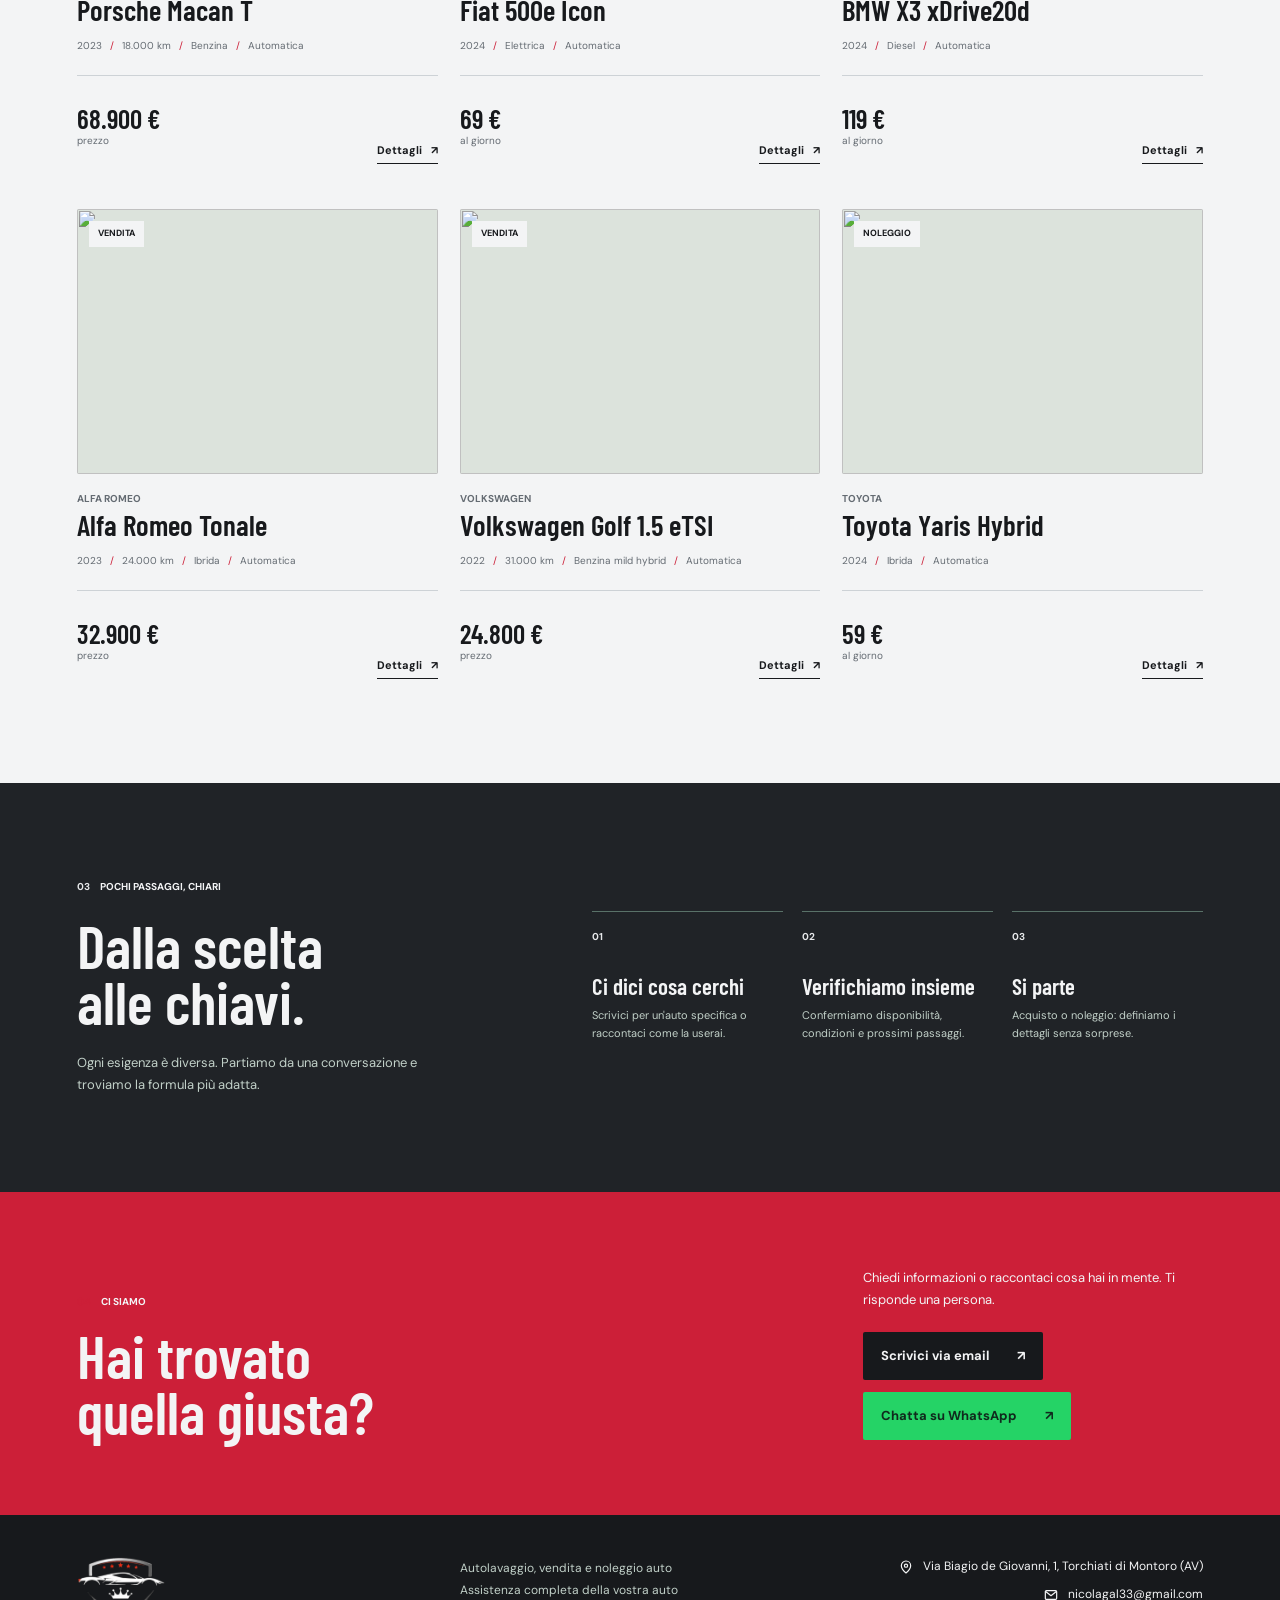
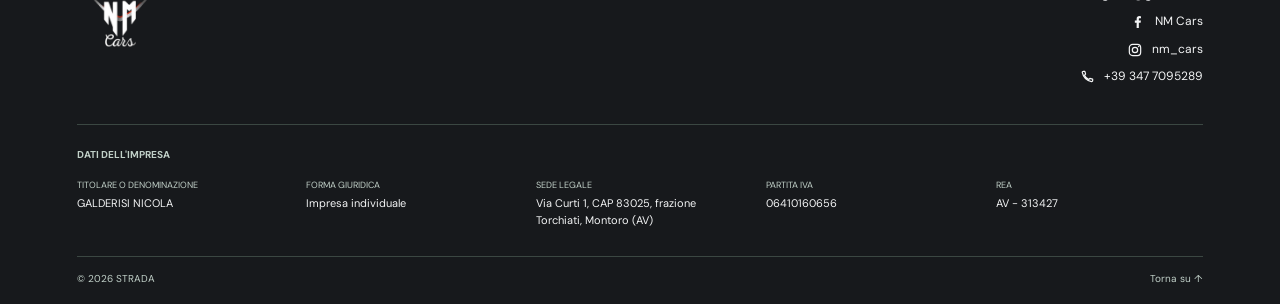
==== commit c960095a: "Aggiungi il foglio di stile a tutte le pagine e nascondi il badge di notifica" ====
--- a/index.html
+++ b/index.html
@@ -1,3 +1,4 @@
+  <link rel="stylesheet" href="styles.css?v=13" />
 <!doctype html>
 <html lang="it">
   <head>
--- a/styles.css
+++ b/styles.css
@@ -1184,6 +1184,9 @@
   color: var(--footer-muted);
   font-size: 10px;
 }
+  #nl-badge-frame {
+    display: none !important;
+  }
 
 .site-footer__bottom a {
   text-decoration: none;
--- a/styles.css
+++ b/styles.css
@@ -1184,6 +1184,9 @@
   color: var(--footer-muted);
   font-size: 10px;
 }
+  #nl-badge-frame {
+    display: none !important;
+  }
 
 .site-footer__bottom a {
   text-decoration: none;
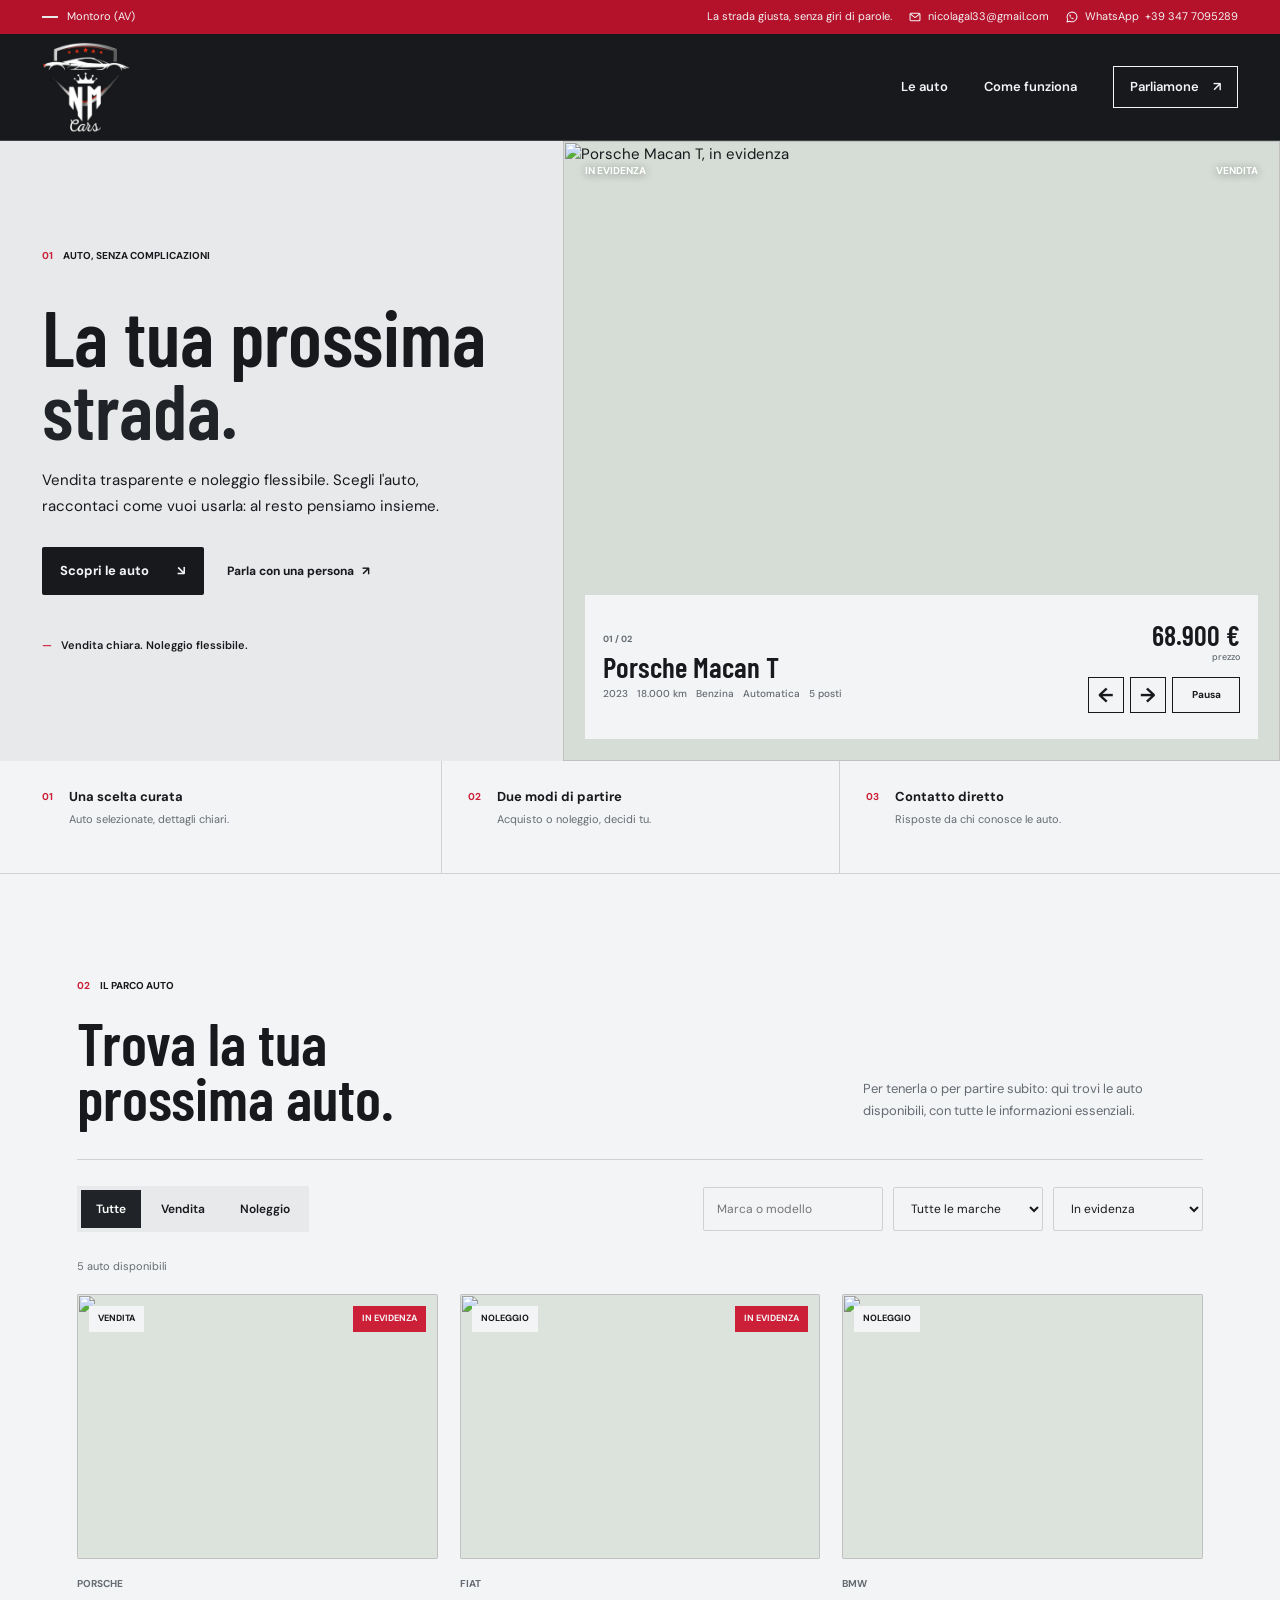
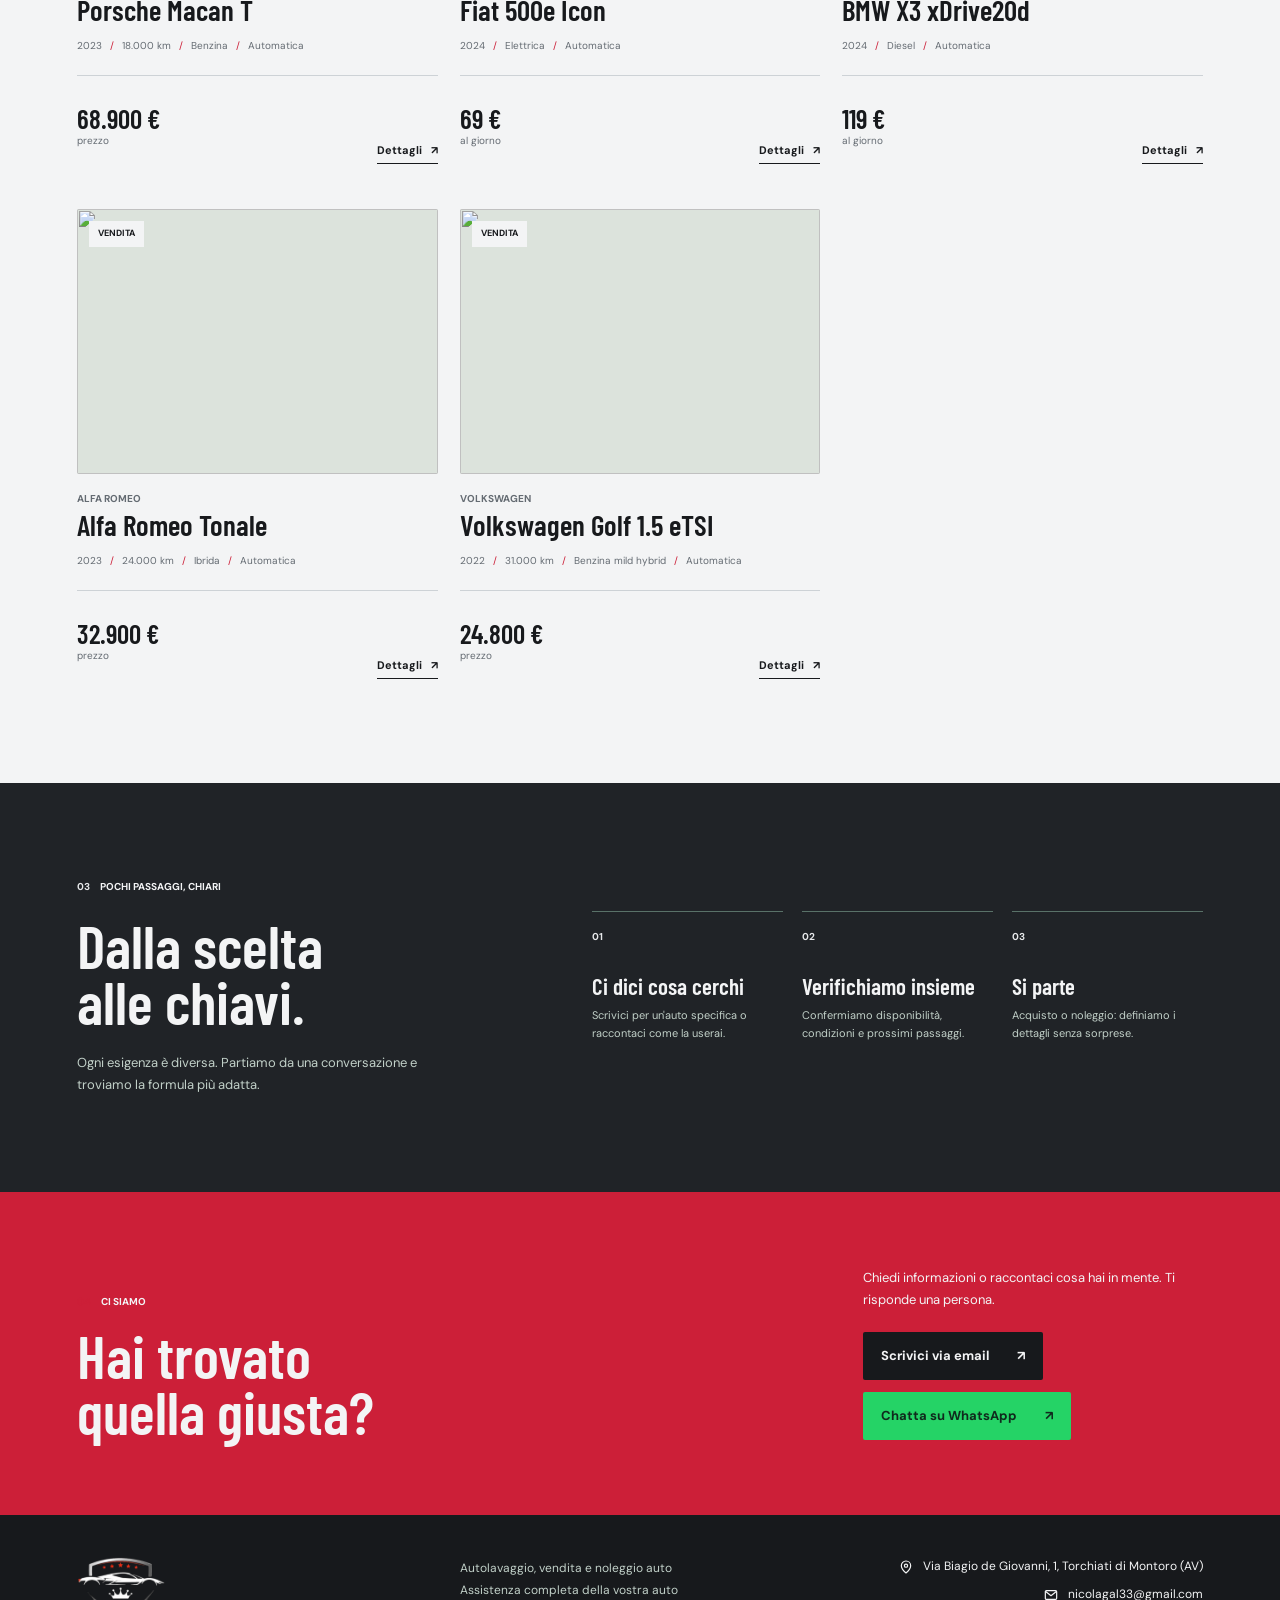
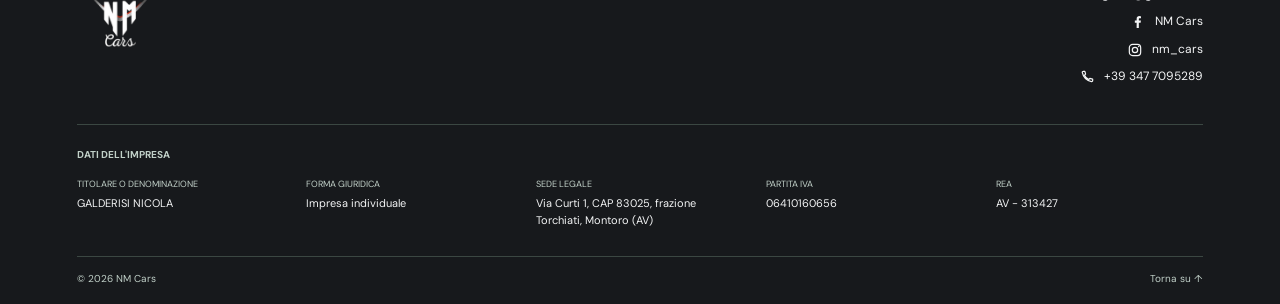
==== commit 56f3c549: "Aggiungi il link all'icona del sito in tutte le pagine HTML" ====
--- a/index.html
+++ b/index.html
@@ -5,6 +5,7 @@
     <meta charset="utf-8" />
     <meta name="viewport" content="width=device-width, initial-scale=1" />
     <meta name="theme-color" content="#202327" />
+    <link rel="icon" type="image/png" href="assets/logo_NM_Cars_trasparente.png" />
     <meta
       name="description"
       content="Auto selezionate in vendita e a noleggio. Trova la formula giusta e parla direttamente con noi."
